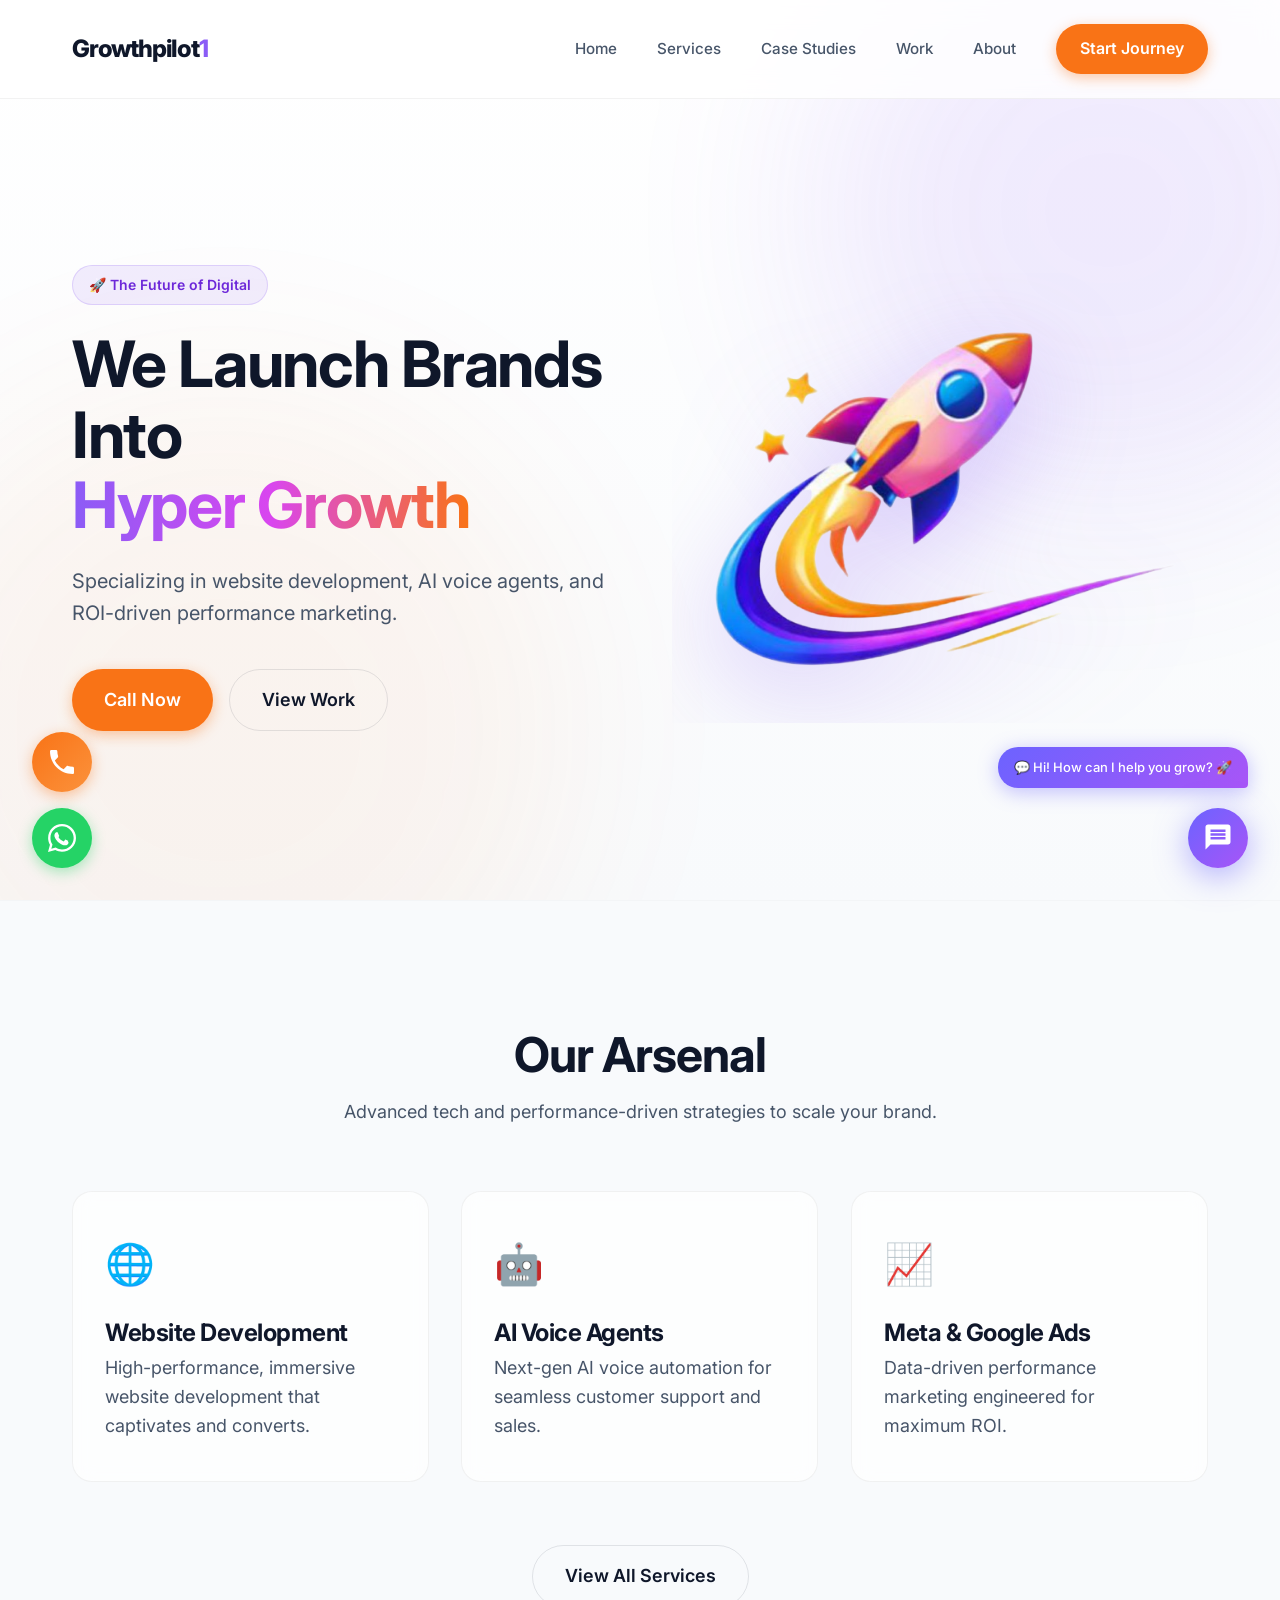
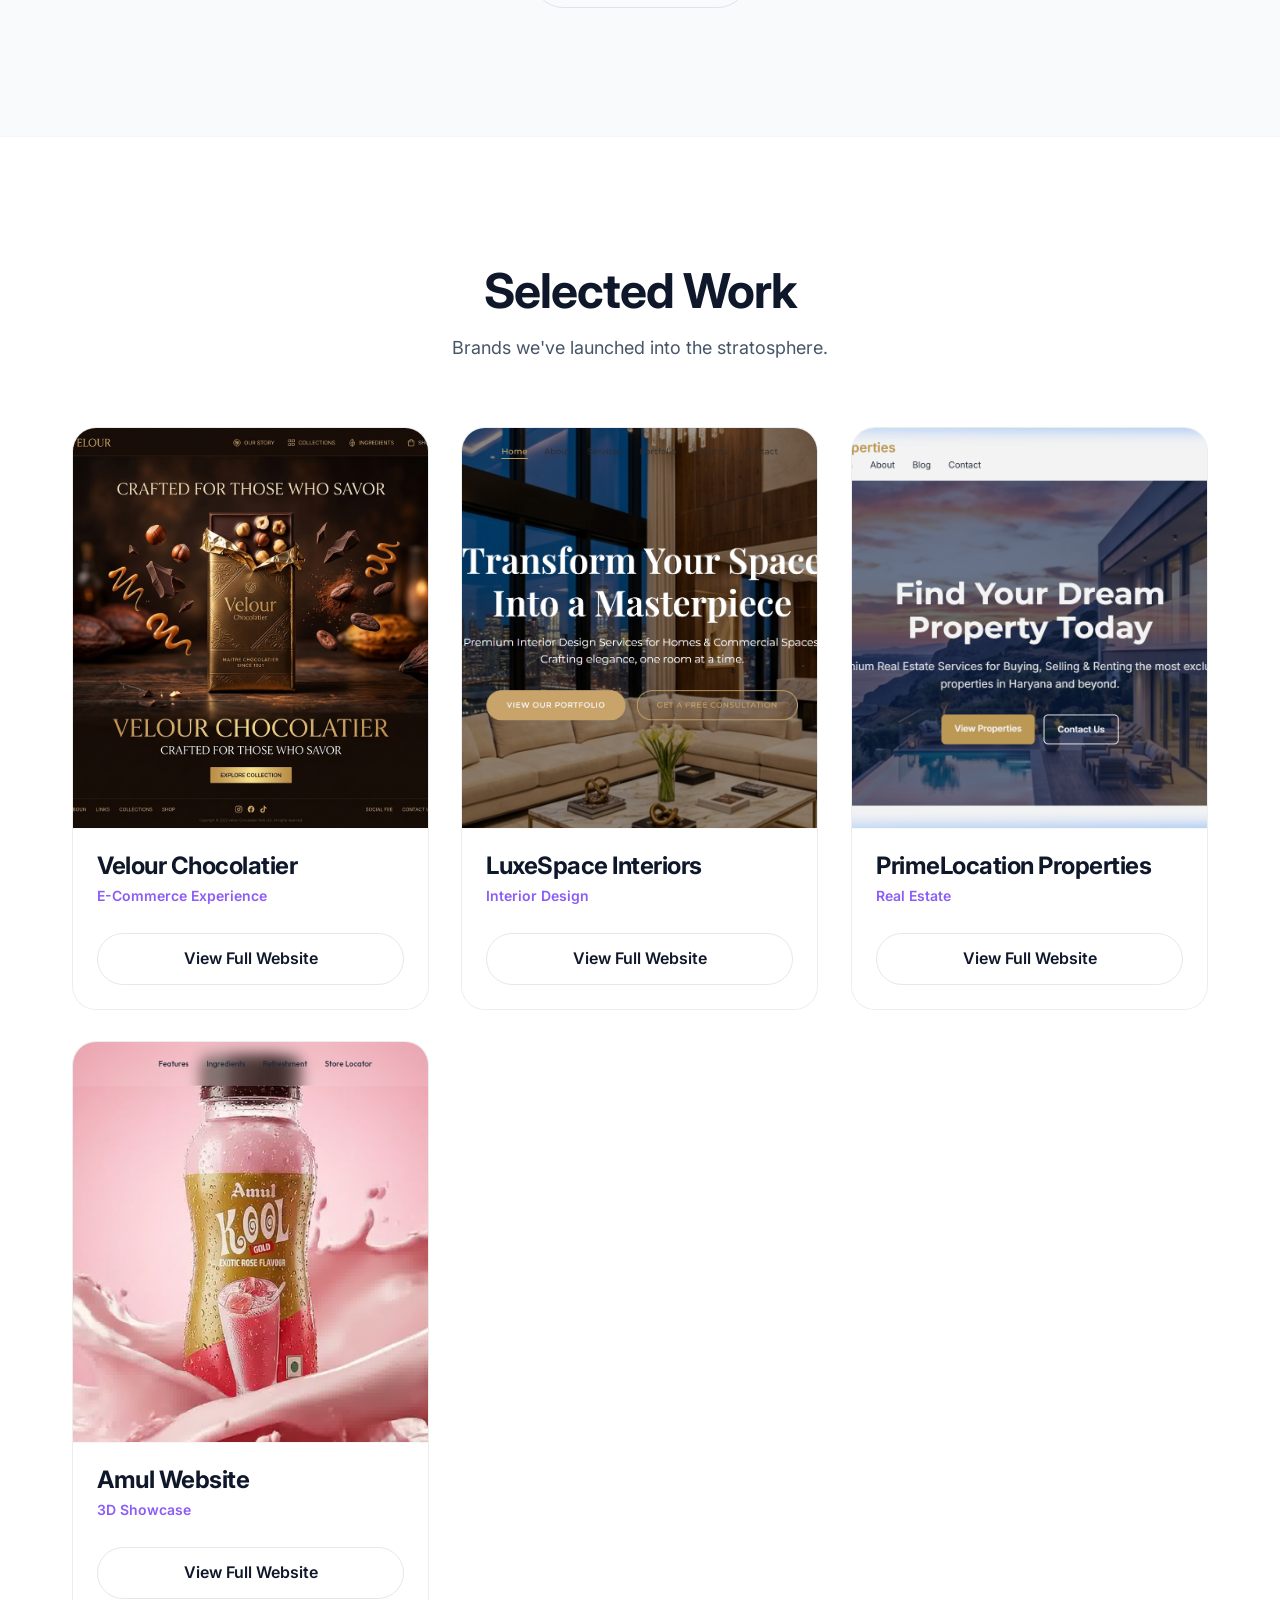
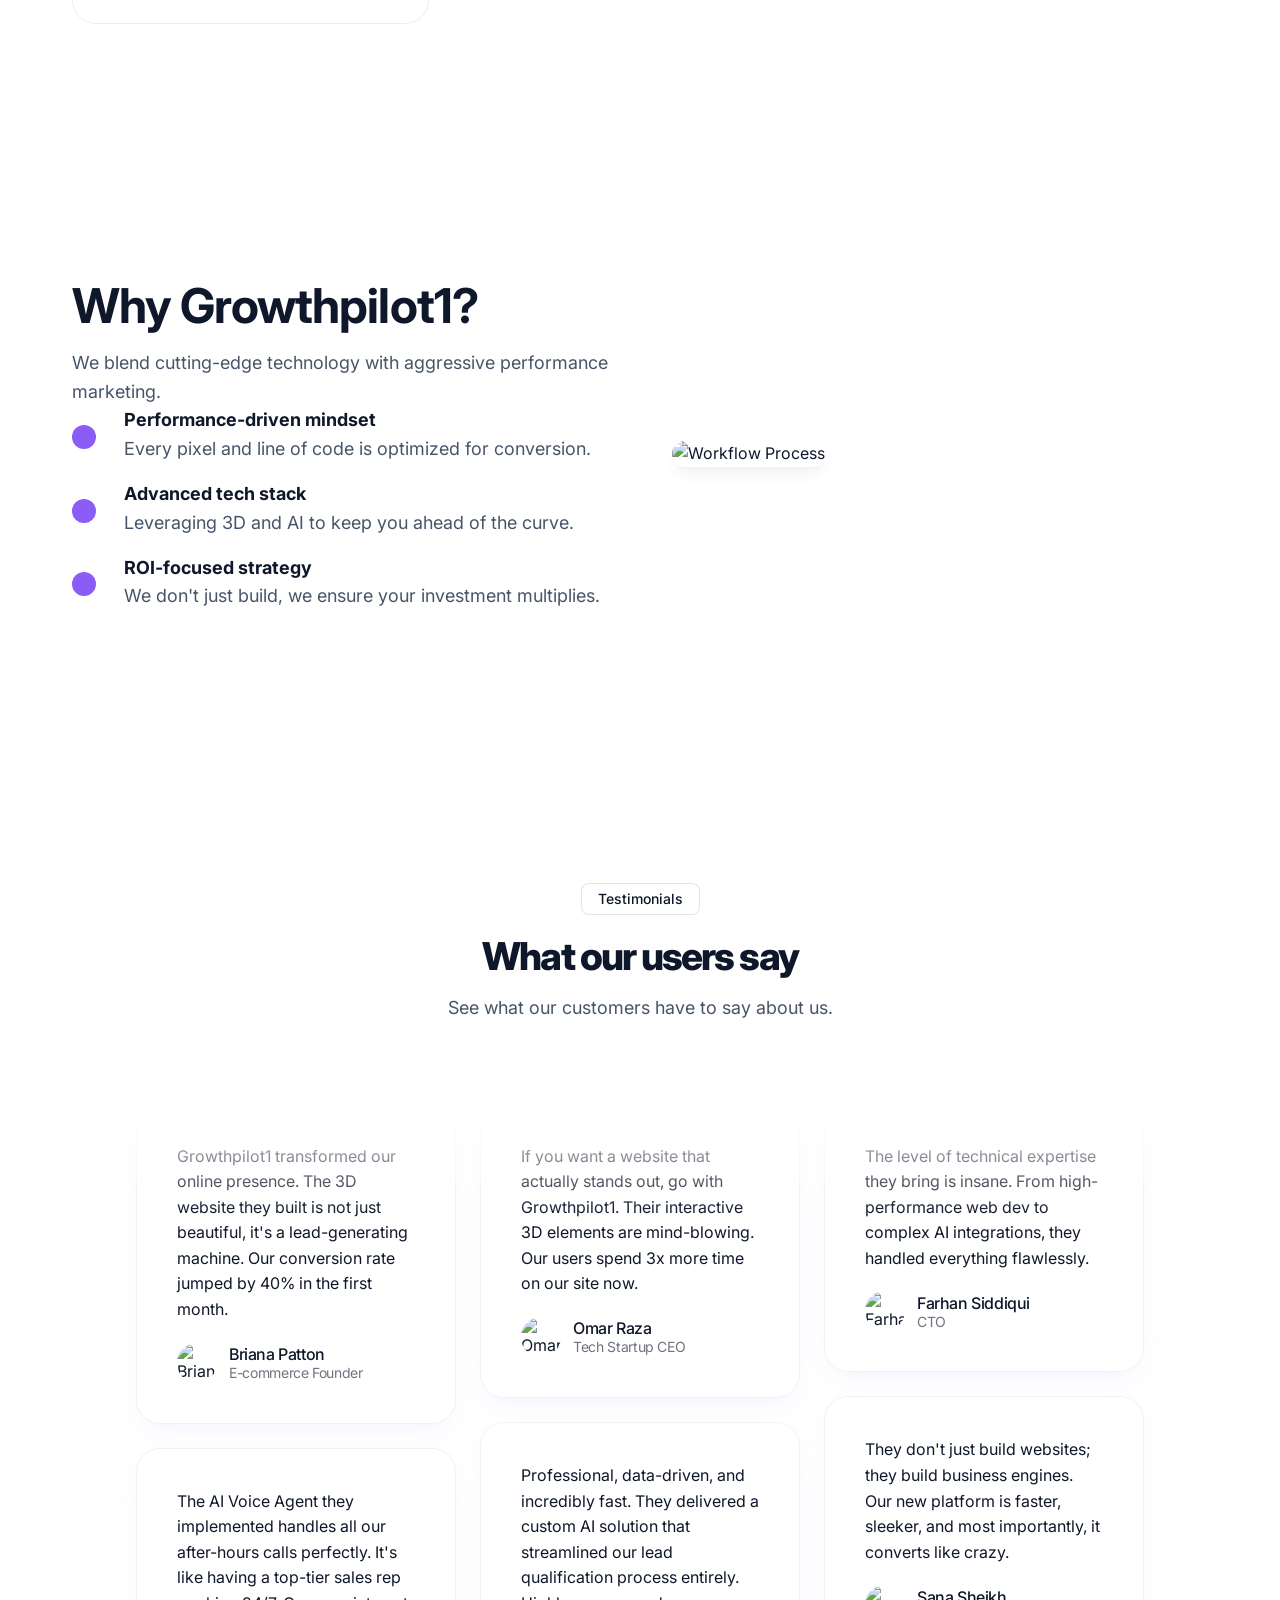
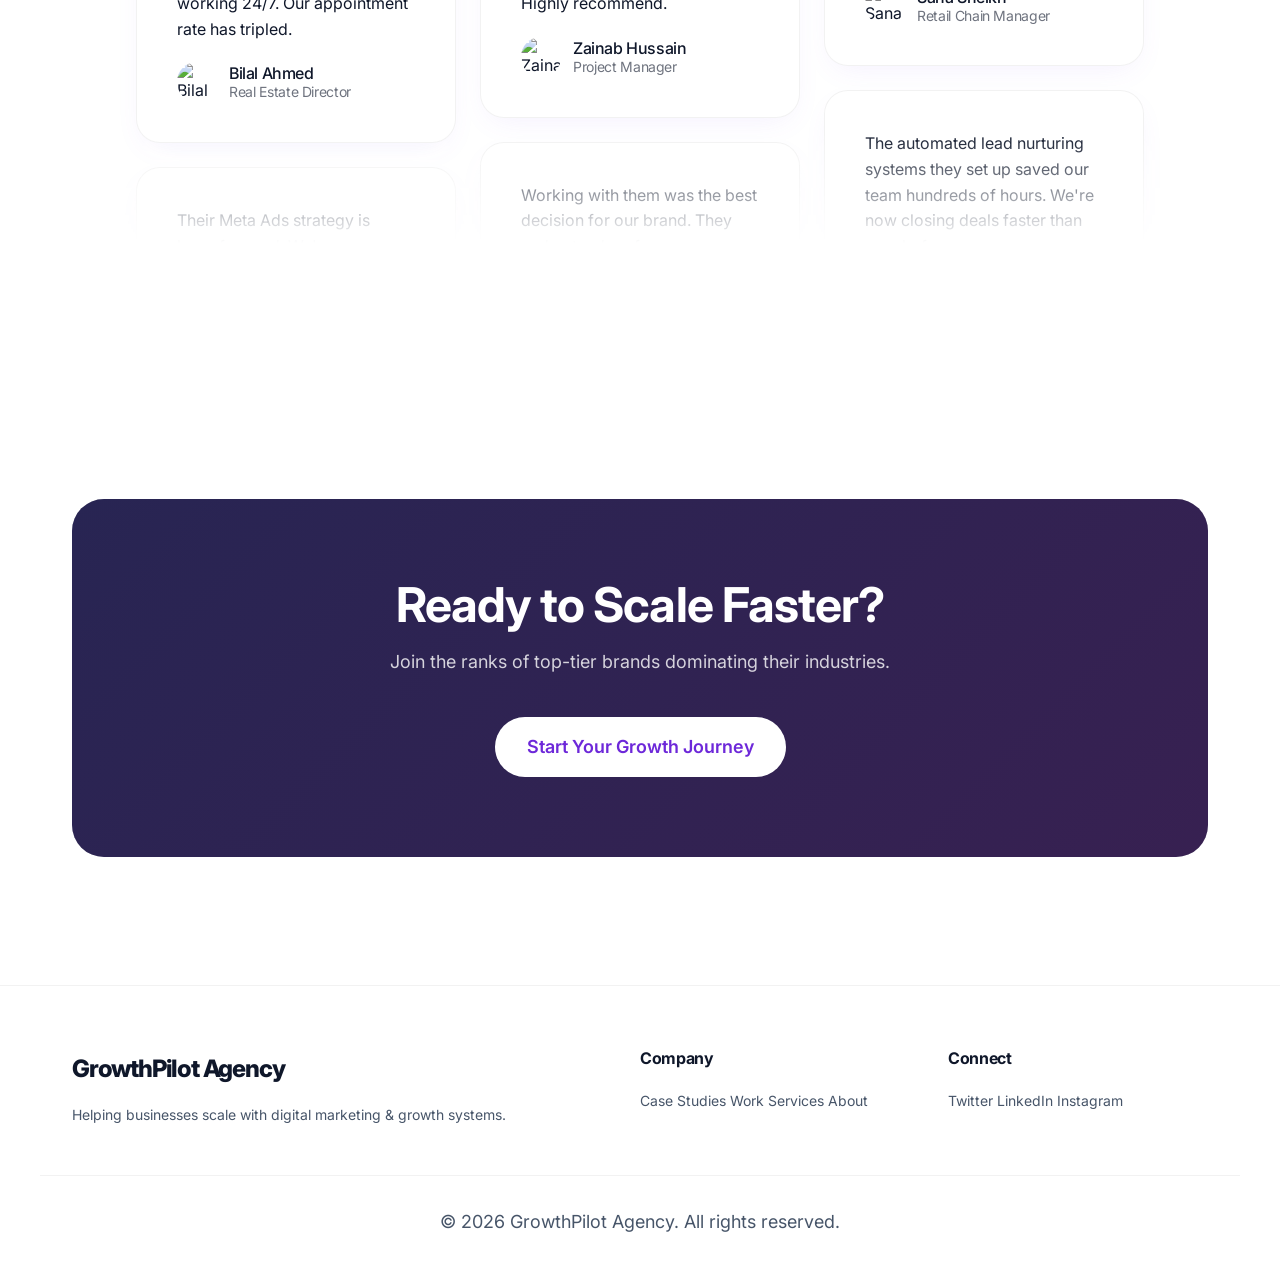
==== index.html @ 8d81c8d4 "Initial commit with image and layout fixes" ====
<!DOCTYPE html>
<html lang="en">

<head>
    <meta charset="UTF-8">
    <meta name="viewport" content="width=device-width, initial-scale=1.0">
    <title>Growthpilot1 | We Launch Brands Into Hyper Growth</title>
    <meta name="description"
        content="Growthpilot1 is a premium digital agency specializing in 3D websites, AI voice agents, and performance marketing.">
    <link rel="preconnect" href="https://fonts.googleapis.com">
    <link rel="preconnect" href="https://fonts.gstatic.com" crossorigin>
    <link href="https://fonts.googleapis.com/css2?family=Inter:wght@300;400;500;600;700;800&display=swap"
        rel="stylesheet">
    <link rel="stylesheet" href="style.css">

    <!-- Meta Pixel Code -->
    <script>
        !function (f, b, e, v, n, t, s) {
            if (f.fbq) return; n = f.fbq = function () {
                n.callMethod ?
                n.callMethod.apply(n, arguments) : n.queue.push(arguments)
            };
            if (!f._fbq) f._fbq = n; n.push = n; n.loaded = !0; n.version = '2.0';
            n.queue = []; t = b.createElement(e); t.async = !0;
            t.src = v; s = b.getElementsByTagName(e)[0];
            s.parentNode.insertBefore(t, s)
        }(window, document, 'script',
            'https://connect.facebook.net/en_US/fbevents.js');
        fbq('init', '1357380942913124');
        fbq('track', 'PageView');
    </script>
    <noscript><img height="1" width="1" style="display:none"
            src="https://www.facebook.com/tr?id=1357380942913124&ev=PageView&noscript=1" /></noscript>
    <!-- End Meta Pixel Code -->
</head>

<body>
    <div class="background-effects">
        <div class="gradient-blob blue-blob"></div>
        <div class="gradient-blob purple-blob"></div>
    </div>

    <nav class="navbar">
        <div class="container nav-container">
            <div class="logo"><a href="index.html"
                    style="text-decoration:none; color:inherit;">Growthpilot<span>1</span></a></div>
            <div class="nav-menu">
                <div class="nav-links">
                    <a href="index.html">Home</a>
                    <a href="services.html">Services</a>
                    <a href="work.html">Case Studies</a>
                    <a href="portfolio/index.html">Work</a>
                    <a href="about.html">About</a>
                </div>
                <a href="https://wa.me/9122257780?text=Lets%20book%20a%20meeting%20for%20my%20business" class="btn btn-primary nav-cta" target="_blank">Start Journey</a>
            </div>
            <div class="mobile-menu-btn">
                <span></span>
                <span></span>
                <span></span>
            </div>
        </div>
    </nav>

    <main>
        <!-- Hero Section -->
        <section id="hero" class="hero-section">
            <div class="container hero-container">
                <div class="hero-content reveal">
                    <div class="hero-badge">🚀 The Future of Digital</div>
                    <h1 class="hero-headline">We Launch Brands Into <br><span class="gradient-text">Hyper Growth</span>
                    </h1>
                    <p class="hero-subheadline">Specializing in website development, AI voice agents, and
                        ROI-driven performance marketing.</p>
                    <div class="hero-actions">
                        <a href="tel:+9122257780" class="btn btn-primary btn-lg">Call Now</a>
                        <a href="portfolio/index.html" class="btn btn-secondary btn-lg">View Work</a>
                    </div>
                </div>
                <div class="hero-visual reveal fade-left">
                    <img src="assets/rocket_logo.png" alt="Growthpilot Rocket Logo" class="rocket-3d">
                </div>
            </div>
        </section>

        <!-- Services Section -->
        <section id="services" class="services-section section-padding">
            <div class="container">
                <div class="section-header reveal">
                    <h2>Our Arsenal</h2>
                    <p>Advanced tech and performance-driven strategies to scale your brand.</p>
                </div>
                <div class="services-grid">
                    <div class="service-card reveal fade-up" style="--delay: 0.1s">
                        <div class="service-icon">🌐</div>
                        <h3>Website Development</h3>
                        <p>High-performance, immersive website development that captivates and converts.</p>
                    </div>
                    <div class="service-card reveal fade-up" style="--delay: 0.3s">
                        <div class="service-icon">🤖</div>
                        <h3>AI Voice Agents</h3>
                        <p>Next-gen AI voice automation for seamless customer support and sales.</p>
                    </div>
                    <div class="service-card reveal fade-up" style="--delay: 0.4s">
                        <div class="service-icon">📈</div>
                        <h3>Meta & Google Ads</h3>
                        <p>Data-driven performance marketing engineered for maximum ROI.</p>
                    </div>
                </div>
                <div class="text-center reveal fade-up" style="margin-top: 4rem; text-align: center; --delay: 0.5s">
                    <a href="services.html" class="btn btn-secondary btn-lg">View All Services</a>
                </div>
            </div>
        </section>

        <!-- Portfolio / Case Studies -->
        <section id="work" class="portfolio-section section-padding">
            <div class="container">
                <div class="section-header reveal">
                    <h2>Selected Work</h2>
                    <p>Brands we've launched into the stratosphere.</p>
                </div>
                <div class="portfolio-grid">
                    <!-- Velour Chocolatier -->
                    <div class="portfolio-item reveal fade-up">
                        <img src="assets/velour_preview.png" alt="Velour Chocolatier" class="portfolio-image">
                        <div class="portfolio-info">
                            <h3>Velour Chocolatier</h3>
                            <span>E-Commerce Experience</span>
                            <div style="margin-top: 1.5rem;">
                                <a href="portfolio/index.html" class="btn btn-secondary" style="width: 100%;">View Full Website</a>
                            </div>
                        </div>
                    </div>

                    <!-- LuxeSpace Interiors -->
                    <div class="portfolio-item reveal fade-up" style="--delay: 0.1s">
                        <img src="assets/luxe_preview.png" alt="LuxeSpace Interiors" class="portfolio-image">
                        <div class="portfolio-info">
                            <h3>LuxeSpace Interiors</h3>
                            <span>Interior Design</span>
                            <div style="margin-top: 1.5rem;">
                                <a href="portfolio/index.html" class="btn btn-secondary" style="width: 100%;">View Full Website</a>
                            </div>
                        </div>
                    </div>

                    <!-- PrimeLocation Properties -->
                    <div class="portfolio-item reveal fade-up" style="--delay: 0.2s">
                        <img src="assets/prime_preview.png" alt="PrimeLocation Properties" class="portfolio-image">
                        <div class="portfolio-info">
                            <h3>PrimeLocation Properties</h3>
                            <span>Real Estate</span>
                            <div style="margin-top: 1.5rem;">
                                <a href="portfolio/index.html" class="btn btn-secondary" style="width: 100%;">View Full Website</a>
                            </div>
                        </div>
                    </div>

                    <!-- Amul Website -->
                    <div class="portfolio-item reveal fade-up" style="--delay: 0.3s">
                        <img src="assets/amul_preview.png" alt="Amul Website" class="portfolio-image">
                        <div class="portfolio-info">
                            <h3>Amul Website</h3>
                            <span>3D Showcase</span>
                            <div style="margin-top: 1.5rem;">
                                <a href="portfolio/index.html" class="btn btn-secondary" style="width: 100%;">View Full Website</a>
                            </div>
                        </div>
                    </div>
                </div>
            </div>
        </section>

        <!-- Why Choose Us -->
        <section id="about" class="why-us-section section-padding">
            <div class="container">
                <div class="why-us-grid">
                    <div class="why-us-content reveal">
                        <h2>Why Growthpilot1?</h2>
                        <p>We blend cutting-edge technology with aggressive performance marketing.</p>
                        <ul class="feature-list">
                            <li>
                                <span class="check-icon">✓</span>
                                <div>
                                    <strong>Performance-driven mindset</strong>
                                    <p>Every pixel and line of code is optimized for conversion.</p>
                                </div>
                            </li>
                            <li>
                                <span class="check-icon">✓</span>
                                <div>
                                    <strong>Advanced tech stack</strong>
                                    <p>Leveraging 3D and AI to keep you ahead of the curve.</p>
                                </div>
                            </li>
                            <li>
                                <span class="check-icon">✓</span>
                                <div>
                                    <strong>ROI-focused strategy</strong>
                                    <p>We don't just build, we ensure your investment multiplies.</p>
                                </div>
                            </li>
                        </ul>
                    </div>
                    <div class="why-us-visual reveal fade-left">
                        <img src="https://images.unsplash.com/photo-1522071820081-009f0129c71c?auto=format&fit=crop&w=800&q=80" alt="Workflow Process"
                            class="abstract-visual">
                    </div>
                </div>
            </div>
        </section>

        <!-- Animated Testimonials -->
        <!-- Animated Testimonials (Scrolling Columns) -->
        <section class="scrolling-testimonials-section section-padding relative-overflow" id="testimonials">
            <div class="container relative z-10">
                <div class="reveal flex-col-center">
                    <div class="section-badge">Testimonials</div>
                    <h2 class="section-title">What our users say</h2>
                    <p class="section-subtitle">See what our customers have to say about us.</p>
                </div>

                <div class="scrolling-testimonials-wrapper">
                    <!-- Column 1 -->
                    <div class="scrolling-column-wrapper">
                        <div class="scrolling-column" id="testimonial-col-1">
                            <!-- Injected by JS -->
                        </div>
                    </div>
                    <!-- Column 2 (Hidden on Mobile) -->
                    <div class="scrolling-column-wrapper hidden-mobile">
                        <div class="scrolling-column reverse-scroll" id="testimonial-col-2">
                            <!-- Injected by JS -->
                        </div>
                    </div>
                    <!-- Column 3 (Hidden on Tablet & Mobile) -->
                    <div class="scrolling-column-wrapper hidden-tablet">
                        <div class="scrolling-column" id="testimonial-col-3">
                            <!-- Injected by JS -->
                        </div>
                    </div>
                </div>
            </div>
        </section>

        <!-- CTA Section -->
        <section id="contact" class="cta-section section-padding">
            <div class="container">
                <div class="cta-box reveal">
                    <h2>Ready to Scale Faster?</h2>
                    <p>Join the ranks of top-tier brands dominating their industries.</p>
                    <a href="https://wa.me/9122257780?text=Lets%20book%20a%20meeting%20for%20my%20business"
                        class="btn btn-primary btn-lg btn-whatsapp-cta" target="_blank"
                        style="background: white; color: var(--color-primary-dark); box-shadow: none;">Start Your Growth
                        Journey</a>
                </div>
            </div>
        </section>
    </main>

    <footer class="site-footer">
        <div class="container footer-container">
            <div class="footer-brand">
                <div class="logo">GrowthPilot Agency</div>
                <p>Helping businesses scale with digital marketing & growth systems.</p>
            </div>
            <div class="footer-links">
                <h4>Company</h4>
                <a href="work.html">Case Studies</a>
                <a href="portfolio/index.html">Work</a>
                <a href="services.html">Services</a>
                <a href="about.html">About</a>
            </div>
            <div class="footer-links">
                <h4>Connect</h4>
                <a href="https://x.com/growthpilott1" target="_blank">Twitter</a>
                <a href="https://www.linkedin.com/in/growthpilot-undefined-70b343405" target="_blank">LinkedIn</a>
                <a href="https://www.instagram.com/growthpilot_agency?igsh=MXViNnBobjlsNHd1MA==" target="_blank"
                    class="instagram-link">Instagram</a>
            </div>
        </div>
        <div class="container footer-bottom">
            <p>&copy; 2026 GrowthPilot Agency. All rights reserved.</p>
        </div>
    </footer>


    <script src="script.js"></script>
    <script src="chatbot.js"></script>

    <!-- Floating Buttons Left (Call & WhatsApp) -->
    <div class="floating-buttons-left">
        <a href="tel:+9122257780" class="float-btn call" title="Call Now">
            <svg viewBox="0 0 24 24"><path d="M6.62 10.79c1.44 2.83 3.76 5.14 6.59 6.59l2.2-2.2c.27-.27.67-.36 1.01-.24 1.12.37 2.33.57 3.58.57.55 0 1 .45 1 1V20c0 .55-.45 1-1 1-9.39 0-17-7.61-17-17 0-.55.45-1 1-1h3.5c.55 0 1 .45 1 1 0 1.25.2 2.46.57 3.58.11.34.03.74-.24 1.01l-2.2 2.2z"/></svg>
        </a>
        <a href="https://wa.me/9122257780?text=Lets%20book%20a%20meeting%20for%20my%20business" class="float-btn whatsapp" target="_blank" aria-label="Chat on WhatsApp">
            <svg viewBox="0 0 448 512"><path d="M380.9 97.1C339 55.1 283.2 32 223.9 32c-122.4 0-222 99.6-222 222 0 39.1 10.2 77.3 29.6 111L0 480l117.7-30.9c32.4 17.7 68.9 27 106.1 27h.1c122.3 0 224.1-99.6 224.1-222 0-59.3-25.2-115-67.1-157zm-157 341.6c-33.2 0-65.7-8.9-94-25.7l-6.7-4-69.8 18.3L72 359.2l-4.4-7c-18.5-29.4-28.2-63.3-28.2-98.2 0-101.7 82.8-184.5 184.6-184.5 49.3 0 95.6 19.2 130.4 54.1 34.8 34.9 56.2 81.2 56.1 130.5 0 101.8-84.9 184.6-186.6 184.6zm101.2-138.2c-5.5-2.8-32.8-16.2-37.9-18-5.1-1.9-8.8-2.8-12.5 2.8-3.7 5.6-14.3 18-17.6 21.8-3.2 3.7-6.5 4.2-12 1.4-32.6-16.3-54-29.1-75.5-66-2.1-3.6 2.1-3.2 7.6-14.1 2.7-5.4 1.4-10.1-.5-12.8-1.8-2.7-12.5-30.3-17.2-41.5-4.5-10.8-9.1-9.3-12.5-9.5-3.2-.2-6.9-.2-10.6-.2-3.7 0-9.7 1.4-14.8 6.9-5.1 5.6-19.4 19-19.4 46.3 0 27.3 19.9 53.7 22.6 57.4 2.8 3.7 39.1 59.7 94.8 83.8 35.2 15.2 49 16.5 66.6 13.9 10.7-1.6 32.8-13.4 37.4-26.4 4.6-13 4.6-24.1 3.2-26.4-1.3-2.5-5-3.9-10.5-6.6z" /></svg>
        </a>
    </div>
</body>

</html>
---- style.css ----
:root {
    /* Color System */
    --color-bg: #ffffff;
    --color-bg-alt: #f8fafc; /* Soft blue/grey tint */
    --color-text-main: #0f172a; /* Deep blue text */
    --color-text-muted: #475569;
    --color-primary: #8b5cf6; /* Vibrant purple */
    --color-primary-dark: #6d28d9;
    --color-accent: #f97316; /* Bright orange */
    --color-accent-hover: #ea580c;
    
    /* Gradients */
    --gradient-purple: linear-gradient(135deg, #8b5cf6 0%, #d946ef 100%);
    --gradient-orange: linear-gradient(135deg, #f97316 0%, #fb923c 100%);
    --gradient-text: linear-gradient(to right, #8b5cf6, #d946ef, #f97316);
    --gradient-bg-subtle: linear-gradient(to bottom right, rgba(139, 92, 246, 0.05), rgba(249, 115, 22, 0.05));
    
    /* Typography */
    --font-sans: 'Inter', -apple-system, BlinkMacSystemFont, "Segoe UI", Roboto, sans-serif;
    
    /* Shadows & Effects */
    --shadow-sm: 0 4px 6px -1px rgba(0, 0, 0, 0.05), 0 2px 4px -1px rgba(0, 0, 0, 0.03);
    --shadow-md: 0 10px 15px -3px rgba(0, 0, 0, 0.05), 0 4px 6px -2px rgba(0, 0, 0, 0.03);
    --shadow-lg: 0 20px 25px -5px rgba(0, 0, 0, 0.05), 0 10px 10px -5px rgba(0, 0, 0, 0.02);
    --shadow-glow: 0 0 20px rgba(139, 92, 246, 0.3);
    --shadow-glow-accent: 0 0 25px rgba(249, 115, 22, 0.4);
    
    /* Transitions */
    --transition-fast: 0.2s cubic-bezier(0.4, 0, 0.2, 1);
    --transition-smooth: 0.4s cubic-bezier(0.16, 1, 0.3, 1); /* Apple-like easing */
}

/* Base Styles */
* {
    margin: 0;
    padding: 0;
    box-sizing: border-box;
}

html {
    scroll-behavior: smooth;
    font-size: 16px;
    overflow-x: hidden;
}

body {
    font-family: var(--font-sans);
    background-color: var(--color-bg);
    color: var(--color-text-main);
    line-height: 1.6;
    overflow-x: hidden;
    position: relative;
    -webkit-font-smoothing: antialiased;
    -moz-osx-font-smoothing: grayscale;
}

/* Typography */
h1, h2, h3, h4 {
    line-height: 1.1;
    font-weight: 700;
    letter-spacing: -0.02em;
    color: var(--color-text-main);
}

h1 { font-size: clamp(2.5rem, 5vw, 4.5rem); }
h2 { font-size: clamp(2rem, 4vw, 3rem); margin-bottom: 1rem; }
h3 { font-size: 1.5rem; margin-bottom: 0.5rem; }
p { color: var(--color-text-muted); font-size: 1.125rem; }

.gradient-text {
    background: var(--gradient-text);
    -webkit-background-clip: text;
    -webkit-text-fill-color: transparent;
    background-clip: text;
}

/* Layout */
.container {
    max-width: 1200px;
    margin: 0 auto;
    padding: 0 2rem;
}

.section-padding {
    padding: 8rem 0;
}

.section-header {
    text-align: center;
    max-width: 700px;
    margin: 0 auto 4rem auto;
}

/* Buttons */
.btn {
    display: inline-flex;
    align-items: center;
    justify-content: center;
    padding: 0.75rem 1.5rem;
    border-radius: 9999px; /* Pill shape */
    font-weight: 600;
    text-decoration: none;
    transition: all var(--transition-fast);
    cursor: pointer;
    border: none;
    font-size: 1rem;
}

.btn-lg {
    padding: 1rem 2rem;
    font-size: 1.125rem;
}

.btn-primary {
    background: var(--color-accent);
    color: white;
    box-shadow: 0 4px 14px 0 rgba(249, 115, 22, 0.39);
}

.btn-primary:hover {
    background: var(--color-accent-hover);
    transform: translateY(-2px);
    box-shadow: 0 6px 20px rgba(249, 115, 22, 0.4);
}

.btn-secondary {
    background: transparent;
    color: var(--color-text-main);
    border: 1px solid rgba(15, 23, 42, 0.1);
}

.btn-secondary:hover {
    background: rgba(15, 23, 42, 0.05);
    transform: translateY(-2px);
}

/* Background Effects (Rocket Trails / Glows) */
.background-effects {
    position: fixed;
    top: 0;
    left: 0;
    width: 100vw;
    height: 100vh;
    z-index: -1;
    overflow: hidden;
    pointer-events: none;
    background: linear-gradient(180deg, #ffffff 0%, var(--color-bg-alt) 100%);
}

.gradient-blob {
    position: absolute;
    filter: blur(100px);
    opacity: 0.4;
    border-radius: 50%;
    animation: float 20s infinite ease-in-out alternate;
}

.blue-blob {
    top: -10%;
    right: -10%;
    width: 600px;
    height: 600px;
    background: rgba(139, 92, 246, 0.3); /* Purple tint */
}

.purple-blob {
    bottom: -20%;
    left: -10%;
    width: 700px;
    height: 700px;
    background: rgba(249, 115, 22, 0.15); /* Orange tint */
    animation-delay: -10s;
}

/* Navbar */
.navbar {
    position: fixed;
    top: 0;
    left: 0;
    width: 100%;
    padding: 1.5rem 0;
    z-index: 100;
    transition: all var(--transition-fast);
    backdrop-filter: blur(12px);
    -webkit-backdrop-filter: blur(12px);
    background: rgba(255, 255, 255, 0.8);
    border-bottom: 1px solid rgba(0,0,0,0.05);
}

.nav-container {
    display: flex;
    justify-content: space-between;
    align-items: center;
}

.logo {
    font-size: 1.5rem;
    font-weight: 800;
    letter-spacing: -0.05em;
    color: var(--color-text-main);
}

.logo span {
    color: var(--color-primary);
}

.nav-menu {
    display: flex;
    align-items: center;
    gap: 2.5rem;
}

.nav-links {
    display: flex;
    gap: 2.5rem;
}

.nav-links a {
    text-decoration: none;
    color: var(--color-text-muted);
    font-weight: 500;
    font-size: 0.95rem;
    transition: color var(--transition-fast);
}

.nav-links a:hover {
    color: var(--color-text-main);
}

.mobile-menu-btn {
    display: none;
}

/* Mobile Menu */
@media (max-width: 768px) {
    .nav-menu {
        position: fixed;
        top: 0;
        right: -100%;
        width: 100%;
        height: 100vh;
        background: rgba(255, 255, 255, 0.98);
        backdrop-filter: blur(20px);
        flex-direction: column;
        justify-content: center;
        transition: right 0.4s cubic-bezier(0.16, 1, 0.3, 1);
        z-index: 99;
        gap: 3rem;
    }
    
    .nav-menu.active {
        right: 0;
    }
    
    .nav-links {
        flex-direction: column;
        align-items: center;
        gap: 2rem;
    }
    
    .nav-links a {
        font-size: 1.5rem;
    }
    
    .mobile-menu-btn {
        display: flex;
        flex-direction: column;
        gap: 6px;
        cursor: pointer;
        z-index: 100;
    }
    
    .mobile-menu-btn span {
        display: block;
        width: 30px;
        height: 2px;
        background-color: var(--color-text-main);
        transition: all 0.3s ease;
        transform-origin: left center;
    }
    
    /* Hamburger to X Animation */
    .mobile-menu-btn.active span:nth-child(1) {
        transform: rotate(45deg);
    }
    .mobile-menu-btn.active span:nth-child(2) {
        opacity: 0;
    }
    .mobile-menu-btn.active span:nth-child(3) {
        transform: rotate(-45deg);
    }
}

/* Hero Section */
.hero-section {
    min-height: 100vh;
    display: flex;
    align-items: center;
    padding-top: 6rem; /* Account for navbar */
    position: relative;
}

.hero-container {
    display: grid;
    grid-template-columns: 1fr;
    gap: 4rem;
    align-items: center;
}

@media (min-width: 992px) {
    .hero-container {
        grid-template-columns: 1fr 1fr;
    }
}

.hero-content {
    max-width: 600px;
}

.hero-badge {
    display: inline-block;
    padding: 0.5rem 1rem;
    background: rgba(139, 92, 246, 0.1);
    color: var(--color-primary-dark);
    border-radius: 9999px;
    font-size: 0.875rem;
    font-weight: 600;
    margin-bottom: 1.5rem;
    border: 1px solid rgba(139, 92, 246, 0.2);
}

.hero-headline {
    margin-bottom: 1.5rem;
}

.hero-subheadline {
    margin-bottom: 2.5rem;
    font-size: 1.25rem;
}

.hero-actions {
    display: flex;
    gap: 1rem;
    flex-wrap: wrap;
}

/* Hero Visual Wrapper */
.hero-visual {
    position: relative;
    height: clamp(300px, 50vh, 500px);
    width: 100%;
    max-width: 100vw;
    display: flex;
    align-items: center;
    justify-content: center;
    overflow: hidden;
}

.rocket-3d {
    width: 90%;
    height: 90%;
    object-fit: contain;
    filter: drop-shadow(0 30px 50px rgba(139, 92, 246, 0.3));
    animation: float-rocket 6s ease-in-out infinite;
    transform-style: preserve-3d;
    perspective: 1000px;
}

@keyframes float-rocket {
    0%, 100% {
        transform: translateY(0) rotate(-2deg) rotateX(5deg) rotateY(-10deg);
    }
    50% {
        transform: translateY(-30px) rotate(2deg) rotateX(10deg) rotateY(-5deg);
    }
}


/* Services */
.services-section {
    background-color: var(--color-bg-alt);
    border-top: 1px solid rgba(0,0,0,0.02);
    border-bottom: 1px solid rgba(0,0,0,0.02);
}

.services-grid {
    display: grid;
    grid-template-columns: repeat(auto-fit, minmax(250px, 1fr));
    gap: 2rem;
}

.service-card {
    background: rgba(255, 255, 255, 0.7);
    backdrop-filter: blur(10px);
    border: 1px solid rgba(0, 0, 0, 0.05);
    border-radius: 20px;
    padding: 2.5rem 2rem;
    transition: all var(--transition-smooth);
    position: relative;
    overflow: hidden;
    z-index: 1;
}

.service-card::before {
    content: '';
    position: absolute;
    top: 0;
    left: 0;
    width: 100%;
    height: 100%;
    background: var(--gradient-purple);
    opacity: 0;
    z-index: -1;
    transition: opacity var(--transition-smooth);
}

.service-card:hover {
    transform: translateY(-8px);
    box-shadow: var(--shadow-lg);
    border-color: rgba(139, 92, 246, 0.2);
}

.service-card:hover::before {
    opacity: 0.03;
}

.service-icon {
    font-size: 2.5rem;
    margin-bottom: 1.5rem;
    display: inline-block;
}

/* Case Study Cards (Work Page) */
.case-study-grid {
    display: flex;
    flex-direction: column;
    gap: 4rem;
}

/* Portfolio Grid (Home Page) */
.portfolio-grid {
    display: grid;
    grid-template-columns: repeat(auto-fit, minmax(280px, 1fr));
    gap: 2rem;
}

.portfolio-item {
    position: relative;
    border-radius: 24px;
    overflow: hidden;
    background: var(--color-bg-alt);
    transition: all var(--transition-smooth);
    border: 1px solid rgba(0,0,0,0.05);
    display: flex;
    flex-direction: column;
}

.portfolio-item:hover {
    transform: translateY(-8px);
    box-shadow: var(--shadow-lg);
    border-color: rgba(139, 92, 246, 0.2);
}

.portfolio-image {
    width: 100%;
    height: 400px;
    object-fit: cover;
    transition: transform var(--transition-smooth);
}

.portfolio-item:hover .portfolio-image {
    transform: scale(1.05);
}

.portfolio-info {
    padding: 1.5rem;
    background: white;
    border-top: 1px solid rgba(0,0,0,0.03);
}

@media (max-width: 768px) {
    .portfolio-image {
        height: 250px; /* Fitting better on mobile */
    }
}

.case-study-card {
    display: grid;
    grid-template-columns: 1fr;
    gap: 2rem;
    align-items: center;
    background: var(--color-bg-alt);
    padding: 2rem;
    border-radius: 32px;
    border: 1px solid rgba(0, 0, 0, 0.05);
    transition: transform var(--transition-smooth);
}

.case-study-card:hover {
    transform: translateY(-5px);
    box-shadow: var(--shadow-lg);
}

.case-study-image {
    width: 100%;
    height: 300px;
    object-fit: cover;
    border-radius: 20px;
}

.case-study-info {
    padding: 0;
}

.case-study-badge {
    font-weight: 600;
    font-size: 0.9rem;
    text-transform: uppercase;
    letter-spacing: 1px;
}

.case-study-title {
    font-size: clamp(1.75rem, 3vw, 2.5rem);
    margin: 1rem 0;
    color: var(--color-text-main);
}

.case-study-description {
    color: var(--color-text-muted);
    margin-bottom: 2rem;
    line-height: 1.6;
}

@media (min-width: 992px) {
    .case-study-card {
        grid-template-columns: 1fr 1fr;
        padding: 4rem;
        gap: 4rem;
    }

    .case-study-card:nth-child(even) .case-study-info {
        order: -1;
    }

    .case-study-image {
        height: 450px;
    }
}


.portfolio-item:hover .placeholder-img {
    transform: scale(1.02);
    box-shadow: var(--shadow-lg);
}

.portfolio-info h3 {
    margin-bottom: 0.25rem;
}

.portfolio-info span {
    color: var(--color-primary);
    font-size: 0.875rem;
    font-weight: 600;
}

.abstract-visual {
    width: 100%;
    height: 400px;
    object-fit: cover;
    border-radius: 24px;
    box-shadow: var(--shadow-md);
}

@media (max-width: 768px) {
    .abstract-visual {
        height: 250px; /* Fitting better on mobile */
    }
}

/* Why Choose Us */
.why-us-grid {
    display: grid;
    grid-template-columns: 1fr;
    gap: 4rem;
    align-items: center;
}

@media (min-width: 992px) {
    .why-us-grid {
        grid-template-columns: 1fr 1fr;
    }
}

.feature-list {
    list-style: none;
    margin-top: 2rem;
}

.feature-list li {
    display: flex;
    gap: 1rem;
    margin-bottom: 1.5rem;
}

.check-icon {
    display: flex;
    align-items: center;
    justify-content: center;
    width: 24px;
    height: 24px;
    background: var(--color-primary);
    color: white;
    border-radius: 50%;
    font-size: 0.75rem;
    flex-shrink: 0;
    margin-top: 0.25rem;
}

/* Animated Testimonials */
.testimonials-section {
    background-color: var(--color-bg-alt);
    position: relative;
    overflow: hidden;
}

.relative-overflow {
    position: relative;
    overflow: hidden;
}

/* Animated Grid Background */
@keyframes animate-grid {
    0% { background-position: 0% 50%; }
    100% { background-position: 100% 50%; }
}

.animated-grid-bg {
    position: absolute;
    top: 50%;
    left: 50%;
    transform: translate(-50%, -50%);
    width: 200%;
    height: 200%;
    background-image: 
        linear-gradient(to right, rgba(139, 92, 246, 0.1) 1px, transparent 1px), 
        linear-gradient(to bottom, rgba(139, 92, 246, 0.1) 1px, transparent 1px);
    background-size: 3rem 3rem;
    animation: animate-grid 40s linear infinite alternate;
    pointer-events: none;
    z-index: 0;
}

.relative.z-10 {
    position: relative;
    z-index: 10;
}

/* Animated Testimonials (Scrolling Columns) */
.scrolling-testimonials-section {
    position: relative;
    overflow: hidden;
    background-color: var(--color-bg);
}

.flex-col-center {
    display: flex;
    flex-direction: column;
    align-items: center;
    text-align: center;
    max-width: 600px;
    margin: 0 auto;
}

.section-badge {
    border: 1px solid rgba(0,0,0,0.1);
    padding: 0.25rem 1rem;
    border-radius: 8px;
    font-weight: 500;
    font-size: 0.875rem;
    margin-bottom: 1.25rem;
    background: white;
}

.section-title {
    font-size: clamp(1.5rem, 3vw, 2.5rem);
    margin-bottom: 1rem;
    font-weight: 800;
    letter-spacing: -0.05em;
}

.section-subtitle {
    color: var(--color-text-muted);
    font-size: 1.125rem;
    margin-bottom: 2.5rem;
}

.scrolling-testimonials-wrapper {
    display: flex;
    justify-content: center;
    gap: 1.5rem;
    margin-top: 2.5rem;
    /* Mask gradient to fade out top and bottom */
    mask-image: linear-gradient(to bottom, transparent, black 15%, black 85%, transparent);
    -webkit-mask-image: linear-gradient(to bottom, transparent, black 15%, black 85%, transparent);
    max-height: 740px;
    overflow: hidden;
    position: relative;
}

.scrolling-column-wrapper {
    display: flex;
    flex-direction: column;
    gap: 1.5rem;
    padding-bottom: 1.5rem;
}

.scrolling-column {
    display: flex;
    flex-direction: column;
    gap: 1.5rem;
    animation: scroll-vertical 20s linear infinite;
}

.scrolling-column:hover {
    animation-play-state: paused;
}

.scrolling-column.reverse-scroll {
    animation-direction: reverse;
    animation-duration: 25s;
}

#testimonial-col-1 { animation-duration: 22s; }
#testimonial-col-3 { animation-duration: 24s; }

@keyframes scroll-vertical {
    from { transform: translateY(0); }
    to { transform: translateY(-50%); }
}

.scrolling-testi-card {
    background: white;
    padding: 2.5rem;
    border-radius: 1.5rem;
    border: 1px solid rgba(0,0,0,0.05);
    box-shadow: 0 10px 30px -10px rgba(139, 92, 246, 0.1);
    max-width: 320px;
    width: 100%;
}

.testi-card-text {
    color: var(--color-text-main);
    line-height: 1.6;
    margin-bottom: 1.25rem;
}

.testi-card-author {
    display: flex;
    align-items: center;
    gap: 0.75rem;
}

.testi-card-author img {
    width: 40px;
    height: 40px;
    border-radius: 50%;
    object-fit: cover;
}

.testi-card-info {
    display: flex;
    flex-direction: column;
}

.testi-card-name {
    font-weight: 500;
    letter-spacing: -0.025em;
    line-height: 1.25;
    color: var(--color-text-main);
}

.testi-card-role {
    font-size: 0.875rem;
    opacity: 0.6;
    letter-spacing: -0.025em;
    line-height: 1.25;
    color: var(--color-text-main);
}

.hidden-tablet { display: none; }
@media (min-width: 1024px) {
    .hidden-tablet { display: flex; }
}
.hidden-mobile { display: none; }
@media (min-width: 768px) {
    .hidden-mobile { display: flex; }
}

/* CTA Section */
.cta-section {
    position: relative;
    overflow: hidden;
}

.cta-box {
    background: var(--color-text-main);
    border-radius: 32px;
    padding: 5rem 2rem;
    text-align: center;
    color: white;
    position: relative;
    overflow: hidden;
}

.cta-box::before {
    content: '';
    position: absolute;
    top: 0;
    left: 0;
    width: 100%;
    height: 100%;
    background: var(--gradient-purple);
    opacity: 0.2;
}

.cta-box h2 {
    color: white;
    position: relative;
    z-index: 1;
}

.cta-box p {
    color: rgba(255,255,255,0.8);
    position: relative;
    z-index: 1;
    margin-bottom: 2.5rem;
}

.cta-box .btn {
    position: relative;
    z-index: 1;
}

/* Footer */
.site-footer {
    background: white;
    padding: 4rem 0 2rem 0;
    border-top: 1px solid rgba(0,0,0,0.05);
}

.footer-container {
    display: grid;
    grid-template-columns: 2fr 1fr 1fr;
    gap: 3rem;
    margin-bottom: 3rem;
}

@media (max-width: 768px) {
    .footer-container {
        grid-template-columns: 1fr;
    }
}

.footer-brand p {
    margin-top: 1rem;
    font-size: 0.875rem;
}

.footer-links h4 {
    margin-bottom: 1.25rem;
    font-size: 1rem;
}

.footer-links a {
    display: inline-block;
    color: var(--color-text-muted);
    text-decoration: none;
    margin-bottom: 0.75rem;
    font-size: 0.875rem;
    position: relative;
    transition: color 0.3s ease, transform 0.3s ease;
}

.footer-links a:hover {
    color: var(--color-primary);
    transform: translateX(4px);
}

.instagram-link::after {
    content: '';
    position: absolute;
    width: 100%;
    transform: scaleX(0);
    height: 2px;
    bottom: -2px;
    left: 0;
    background: var(--gradient-purple);
    transform-origin: bottom right;
    transition: transform 0.3s ease-out;
}

.instagram-link:hover::after {
    transform: scaleX(1);
    transform-origin: bottom left;
}

.footer-bottom {
    text-align: center;
    padding-top: 2rem;
    border-top: 1px solid rgba(0,0,0,0.05);
    font-size: 0.875rem;
}

/* Services Page Specific Styles */
.services-hero {
    min-height: 70vh;
    display: flex;
    align-items: center;
    position: relative;
    text-align: center; /* Default to centered */
}

.services-hero .hero-container {
    display: flex;
    justify-content: center;
}

.services-hero .hero-content {
    max-width: 800px;
    margin: 0 auto;
}



.service-detail-row {
    display: flex;
    flex-direction: column;
    align-items: center;
    text-align: center;
    max-width: 800px;
    margin: 0 auto 6rem auto;
}

.service-detail-content {
    width: 100%;
}

@media (min-width: 992px) {
    .service-detail-row {
        grid-template-columns: 1fr 1fr;
    }
    
    .service-detail-row.reverse .service-detail-content {
        order: 2;
    }
    
    .service-detail-row.reverse .service-detail-visual {
        order: 1;
    }
}

.service-intro {
    font-size: 1.25rem;
    color: var(--color-text-muted);
    margin-bottom: 2rem;
}

.feature-list {
    list-style: none;
    padding: 0;
    margin: 0;
}

.feature-list li {
    display: flex;
    align-items: center;
    margin-bottom: 1rem;
    font-size: 1.125rem;
    color: var(--color-text-main);
    transition: transform 0.3s ease, color 0.3s ease;
    cursor: default;
}

.feature-list li:hover {
    transform: translateX(10px);
    color: var(--color-primary);
}

.feature-list .check-icon {
    color: var(--color-primary);
    font-weight: 700;
    margin-right: 0.75rem;
    font-size: 1.25rem;
    transition: transform 0.3s ease;
}

.feature-list li:hover .check-icon {
    transform: scale(1.2) rotate(10deg);
}

.service-detail-visual {
    height: 400px;
    width: 100%;
}

.visual-placeholder {
    width: 100%;
    height: 100%;
    border-radius: 24px;
    border: 1px solid rgba(0,0,0,0.05);
    box-shadow: var(--shadow-sm);
    transition: transform 0.5s cubic-bezier(0.16, 1, 0.3, 1), box-shadow 0.5s ease;
}

.visual-placeholder:hover {
    transform: scale(1.02) translateY(-10px);
    box-shadow: 0 20px 40px rgba(139, 92, 246, 0.15);
    border-color: rgba(139, 92, 246, 0.2);
}

.process-grid {
    display: grid;
    grid-template-columns: repeat(auto-fit, minmax(240px, 1fr));
    gap: 2rem;
    position: relative;
}

.process-step {
    background: white;
    padding: 2.5rem;
    border-radius: 20px;
    box-shadow: var(--shadow-sm);
    border: 1px solid rgba(0,0,0,0.03);
    position: relative;
    z-index: 1;
    transition: all 0.4s cubic-bezier(0.16, 1, 0.3, 1);
}

.process-step:hover {
    transform: translateY(-10px) scale(1.02);
    box-shadow: 0 20px 40px rgba(139, 92, 246, 0.1);
    border-color: rgba(139, 92, 246, 0.2);
}

.step-number {
    font-size: 3rem;
    font-weight: 800;
    color: rgba(139, 92, 246, 0.1);
    margin-bottom: 1rem;
    line-height: 1;
    transition: all 0.4s ease;
}

.process-step:hover .step-number {
    color: rgba(139, 92, 246, 0.2);
    transform: scale(1.1) translateX(5px);
    text-shadow: 0 0 20px rgba(139, 92, 246, 0.2);
}

.why-grid {
    display: grid;
    grid-template-columns: repeat(auto-fit, minmax(280px, 1fr));
    gap: 3rem;
}

.why-card {
    padding: 2rem;
    border-left: 2px solid rgba(139, 92, 246, 0.2);
    border-radius: 16px;
    background: transparent;
    transition: all 0.4s cubic-bezier(0.16, 1, 0.3, 1);
}

.why-card:hover {
    border-left-color: var(--color-primary);
    background: white;
    box-shadow: var(--shadow-md);
    transform: translateX(10px);
}

/* About Page Specific Styles */
.about-hero {
    min-height: 40vh;
    display: flex;
    align-items: center;
    justify-content: center;
}

.founder-grid {
    display: grid;
    grid-template-columns: 1fr;
    gap: 4rem;
    align-items: center;
    margin-top: 3rem;
}

@media (min-width: 992px) {
    .founder-grid {
        grid-template-columns: 1fr 1fr;
    }
}

.founder-photo-wrapper {
    position: relative;
    border-radius: 32px;
    padding: 12px;
    background: linear-gradient(135deg, rgba(139, 92, 246, 0.2), rgba(249, 115, 22, 0.2));
    width: 100%;
    max-width: 500px;
    margin: 0 auto;
    aspect-ratio: 4/3;
    box-shadow: 0 20px 40px rgba(139, 92, 246, 0.15);
}

.founder-photo {
    width: 100%;
    height: 100%;
    object-fit: cover;
    border-radius: 24px;
    border: 4px solid white;
    filter: brightness(1.05);
}

.vision-mission-grid {
    display: grid;
    grid-template-columns: 1fr;
    gap: 3rem;
    margin-top: 2rem;
}

@media (min-width: 768px) {
    .vision-mission-grid {
        grid-template-columns: 1fr 1fr;
    }
}

.vm-card {
    background: white;
    padding: 3rem;
    border-radius: 24px;
    border: 1px solid rgba(0,0,0,0.05);
    box-shadow: var(--shadow-sm);
    text-align: center;
    transition: all 0.4s cubic-bezier(0.16, 1, 0.3, 1);
}

.vm-card:hover {
    transform: translateY(-10px);
    box-shadow: var(--shadow-md);
    border-color: rgba(139, 92, 246, 0.2);
}

.vm-icon {
    font-size: 3rem;
    margin-bottom: 1.5rem;
}

.vm-card h2 {
    margin-bottom: 1rem;
    font-size: 2rem;
}

.vm-card p {
    font-size: 1.125rem;
    color: var(--color-text-muted);
    line-height: 1.8;
}

/* Animations */
@keyframes gradient-shift {
    0% { background-position: 0% 50%; }
    50% { background-position: 100% 50%; }
    100% { background-position: 0% 50%; }
}

@keyframes pulse-soft {
    0% { opacity: 0.8; transform: scale(1); box-shadow: var(--shadow-sm); }
    50% { opacity: 1; transform: scale(1.02); box-shadow: 0 10px 30px rgba(139, 92, 246, 0.2); }
    100% { opacity: 0.8; transform: scale(1); box-shadow: var(--shadow-sm); }
}

@keyframes float {
    0% { transform: translate(0, 0); }
    100% { transform: translate(30px, 30px); }
}

@keyframes float-soft {
    0% { transform: translateY(0px); }
    50% { transform: translateY(-15px); }
    100% { transform: translateY(0px); }
}

/* Reveal Classes (handled by JS) */
.reveal {
    opacity: 0;
    visibility: hidden;
    transition: all 0.8s cubic-bezier(0.16, 1, 0.3, 1);
    will-change: opacity, transform;
}

.reveal.active {
    opacity: 1;
    visibility: visible;
    transform: none;
}

.fade-up {
    transform: translateY(30px);
}

.fade-left {
    transform: translateX(30px);
}

.fade-right {
    transform: translateX(-30px);
}

/* Floating Buttons Left (Call & WhatsApp) */
.floating-buttons-left {
    position: fixed;
    bottom: 2rem;
    left: 2rem;
    display: flex;
    flex-direction: column;
    gap: 1rem;
    z-index: 2000;
}

.float-btn {
    width: 60px;
    height: 60px;
    border-radius: 50%;
    display: flex;
    justify-content: center;
    align-items: center;
    color: white;
    box-shadow: 0 4px 14px 0 rgba(0, 0, 0, 0.2);
    transition: transform 0.3s cubic-bezier(0.16, 1, 0.3, 1), box-shadow 0.3s ease;
    cursor: pointer;
    text-decoration: none;
}

.float-btn:hover {
    transform: scale(1.1) translateY(-5px);
}

.float-btn.whatsapp {
    background-color: #25d366;
    box-shadow: 0 4px 14px 0 rgba(37, 211, 102, 0.4);
}

.float-btn.whatsapp:hover {
    box-shadow: 0 10px 25px rgba(37, 211, 102, 0.6);
}

.float-btn.call {
    background: var(--gradient-orange);
    box-shadow: 0 4px 14px 0 rgba(249, 115, 22, 0.4);
}

.float-btn.call:hover {
    box-shadow: 0 10px 25px rgba(249, 115, 22, 0.6);
}

.float-btn svg {
    width: 32px;
    height: 32px;
    fill: white;
}

@media (max-width: 768px) {
    .floating-buttons-left {
        bottom: 1.5rem;
        left: 1.5rem;
        gap: 0.75rem;
    }
    .float-btn {
        width: 50px;
        height: 50px;
    }
    .float-btn svg {
        width: 26px;
        height: 26px;
    }
}

/* Main CTA Button Hover Polish */
.btn-whatsapp-cta {
    transition: all 0.3s cubic-bezier(0.16, 1, 0.3, 1);
}

.btn-whatsapp-cta:hover {
    transform: scale(1.05) translateY(-2px);
    box-shadow: 0 15px 35px rgba(255, 255, 255, 0.3) !important;
    color: var(--color-primary) !important;
}
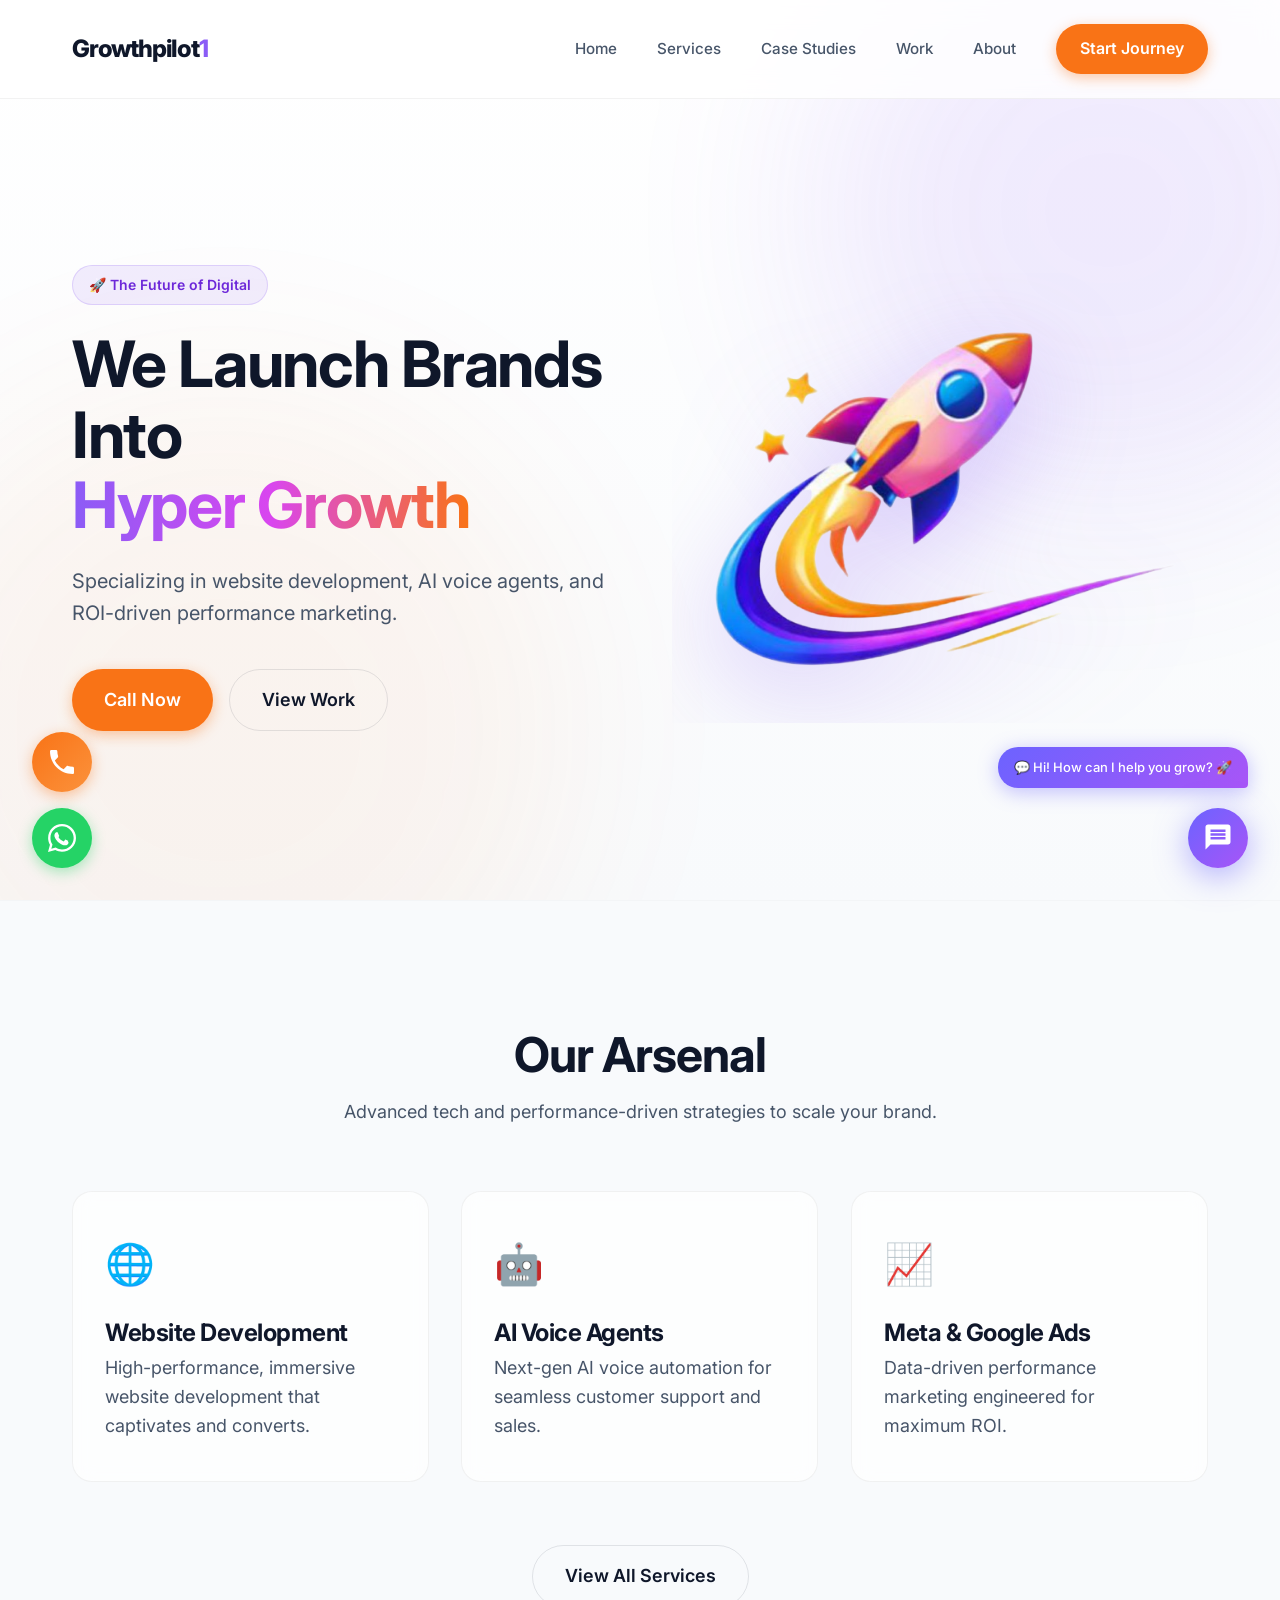
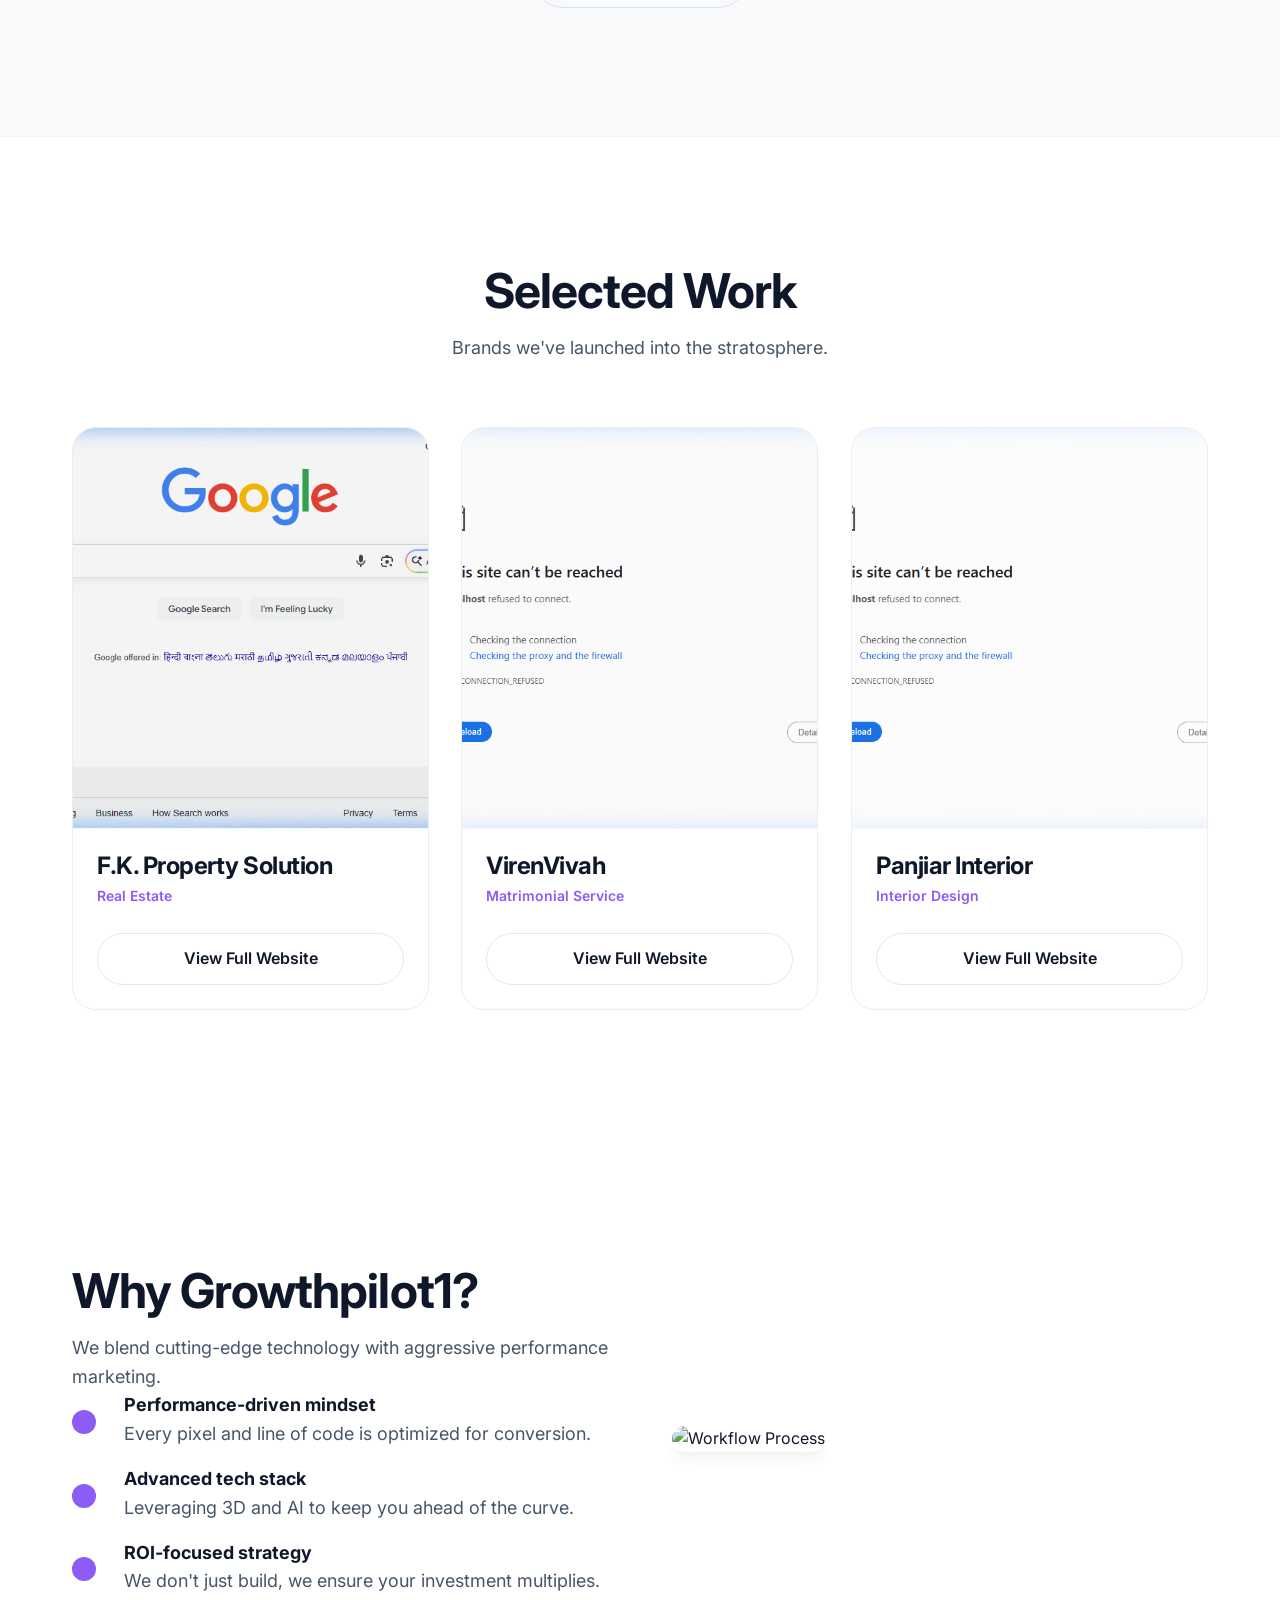
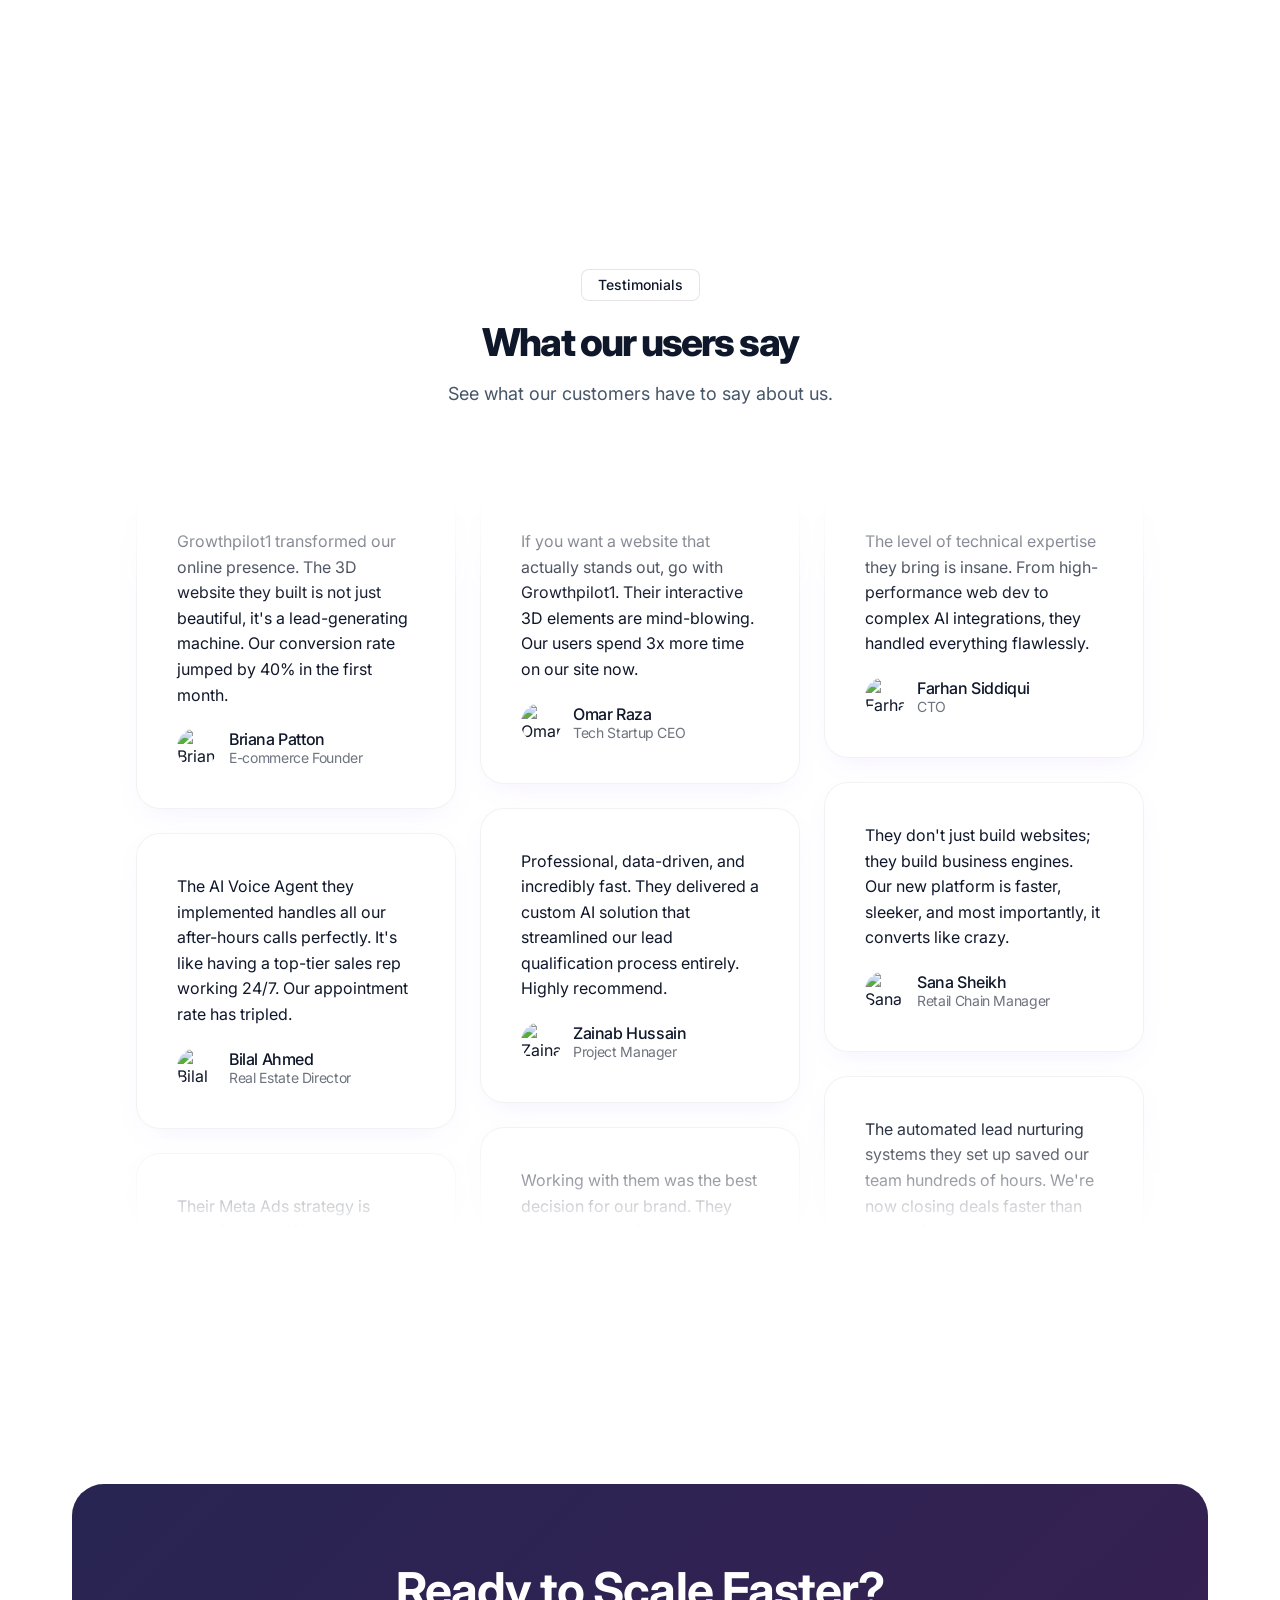
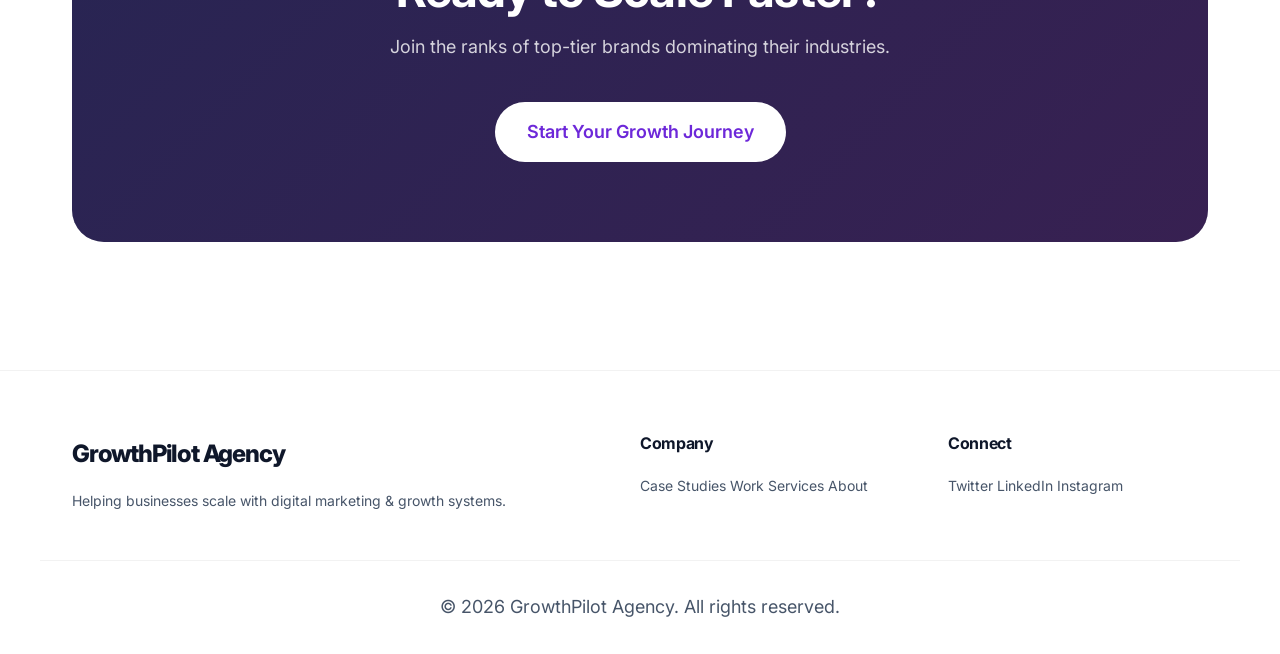
==== commit ef1feb19: "Added 4 new portfolio websites and updated home page selection" ====
--- a/index.html
+++ b/index.html
@@ -121,35 +121,11 @@
                     <p>Brands we've launched into the stratosphere.</p>
                 </div>
                 <div class="portfolio-grid">
-                    <!-- Velour Chocolatier -->
+                    <!-- F.K. Property Solution -->
                     <div class="portfolio-item reveal fade-up">
-                        <img src="assets/velour_preview.png" alt="Velour Chocolatier" class="portfolio-image">
+                        <img src="assets/fk_property.png" alt="F.K. Property Solution" class="portfolio-image">
                         <div class="portfolio-info">
-                            <h3>Velour Chocolatier</h3>
-                            <span>E-Commerce Experience</span>
-                            <div style="margin-top: 1.5rem;">
-                                <a href="portfolio/index.html" class="btn btn-secondary" style="width: 100%;">View Full Website</a>
-                            </div>
-                        </div>
-                    </div>
-
-                    <!-- LuxeSpace Interiors -->
-                    <div class="portfolio-item reveal fade-up" style="--delay: 0.1s">
-                        <img src="assets/luxe_preview.png" alt="LuxeSpace Interiors" class="portfolio-image">
-                        <div class="portfolio-info">
-                            <h3>LuxeSpace Interiors</h3>
-                            <span>Interior Design</span>
-                            <div style="margin-top: 1.5rem;">
-                                <a href="portfolio/index.html" class="btn btn-secondary" style="width: 100%;">View Full Website</a>
-                            </div>
-                        </div>
-                    </div>
-
-                    <!-- PrimeLocation Properties -->
-                    <div class="portfolio-item reveal fade-up" style="--delay: 0.2s">
-                        <img src="assets/prime_preview.png" alt="PrimeLocation Properties" class="portfolio-image">
-                        <div class="portfolio-info">
-                            <h3>PrimeLocation Properties</h3>
+                            <h3>F.K. Property Solution</h3>
                             <span>Real Estate</span>
                             <div style="margin-top: 1.5rem;">
                                 <a href="portfolio/index.html" class="btn btn-secondary" style="width: 100%;">View Full Website</a>
@@ -157,12 +133,24 @@
                         </div>
                     </div>
 
-                    <!-- Amul Website -->
-                    <div class="portfolio-item reveal fade-up" style="--delay: 0.3s">
-                        <img src="assets/amul_preview.png" alt="Amul Website" class="portfolio-image">
+                    <!-- VirenVivah -->
+                    <div class="portfolio-item reveal fade-up" style="--delay: 0.1s">
+                        <img src="assets/viren_vivah.png" alt="VirenVivah" class="portfolio-image">
                         <div class="portfolio-info">
-                            <h3>Amul Website</h3>
-                            <span>3D Showcase</span>
+                            <h3>VirenVivah</h3>
+                            <span>Matrimonial Service</span>
+                            <div style="margin-top: 1.5rem;">
+                                <a href="portfolio/index.html" class="btn btn-secondary" style="width: 100%;">View Full Website</a>
+                            </div>
+                        </div>
+                    </div>
+
+                    <!-- Panjiar Interior -->
+                    <div class="portfolio-item reveal fade-up" style="--delay: 0.2s">
+                        <img src="assets/panjiar_solutions.png" alt="Panjiar Interior" class="portfolio-image">
+                        <div class="portfolio-info">
+                            <h3>Panjiar Interior</h3>
+                            <span>Interior Design</span>
                             <div style="margin-top: 1.5rem;">
                                 <a href="portfolio/index.html" class="btn btn-secondary" style="width: 100%;">View Full Website</a>
                             </div>
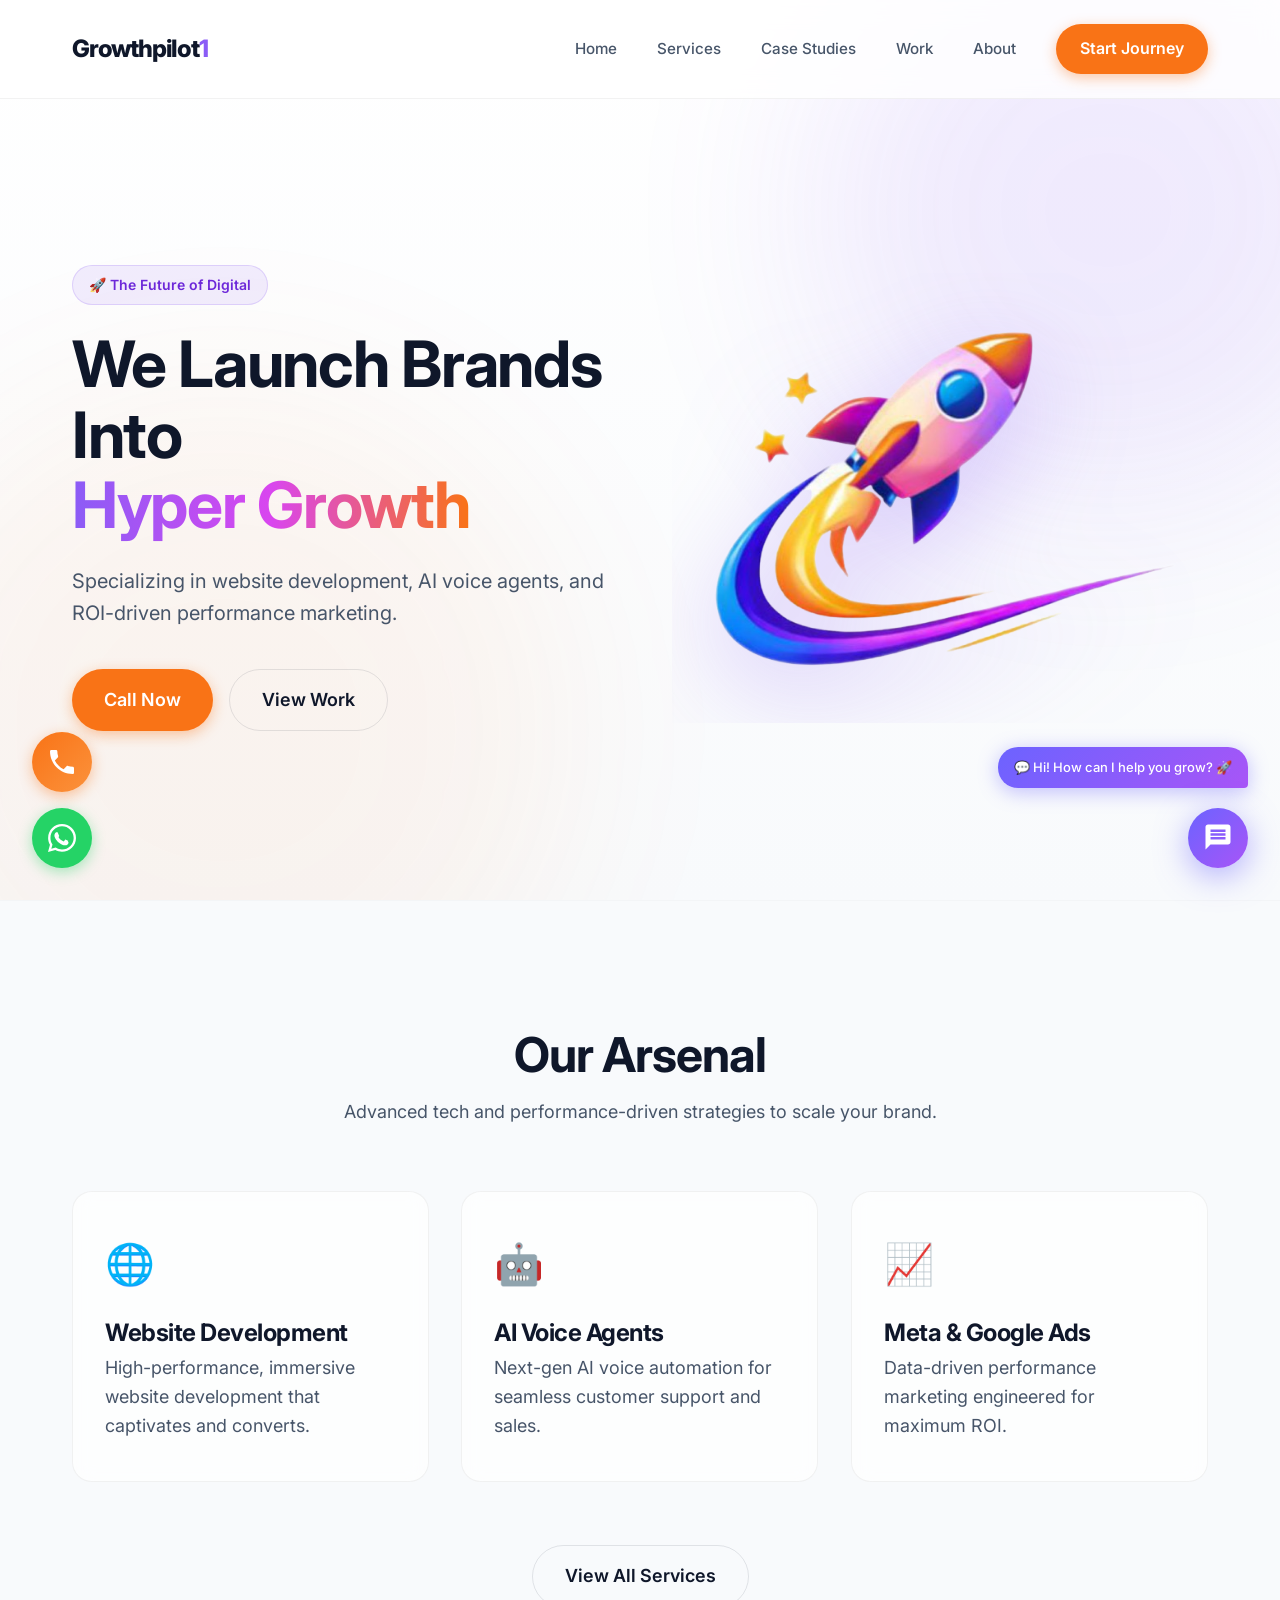
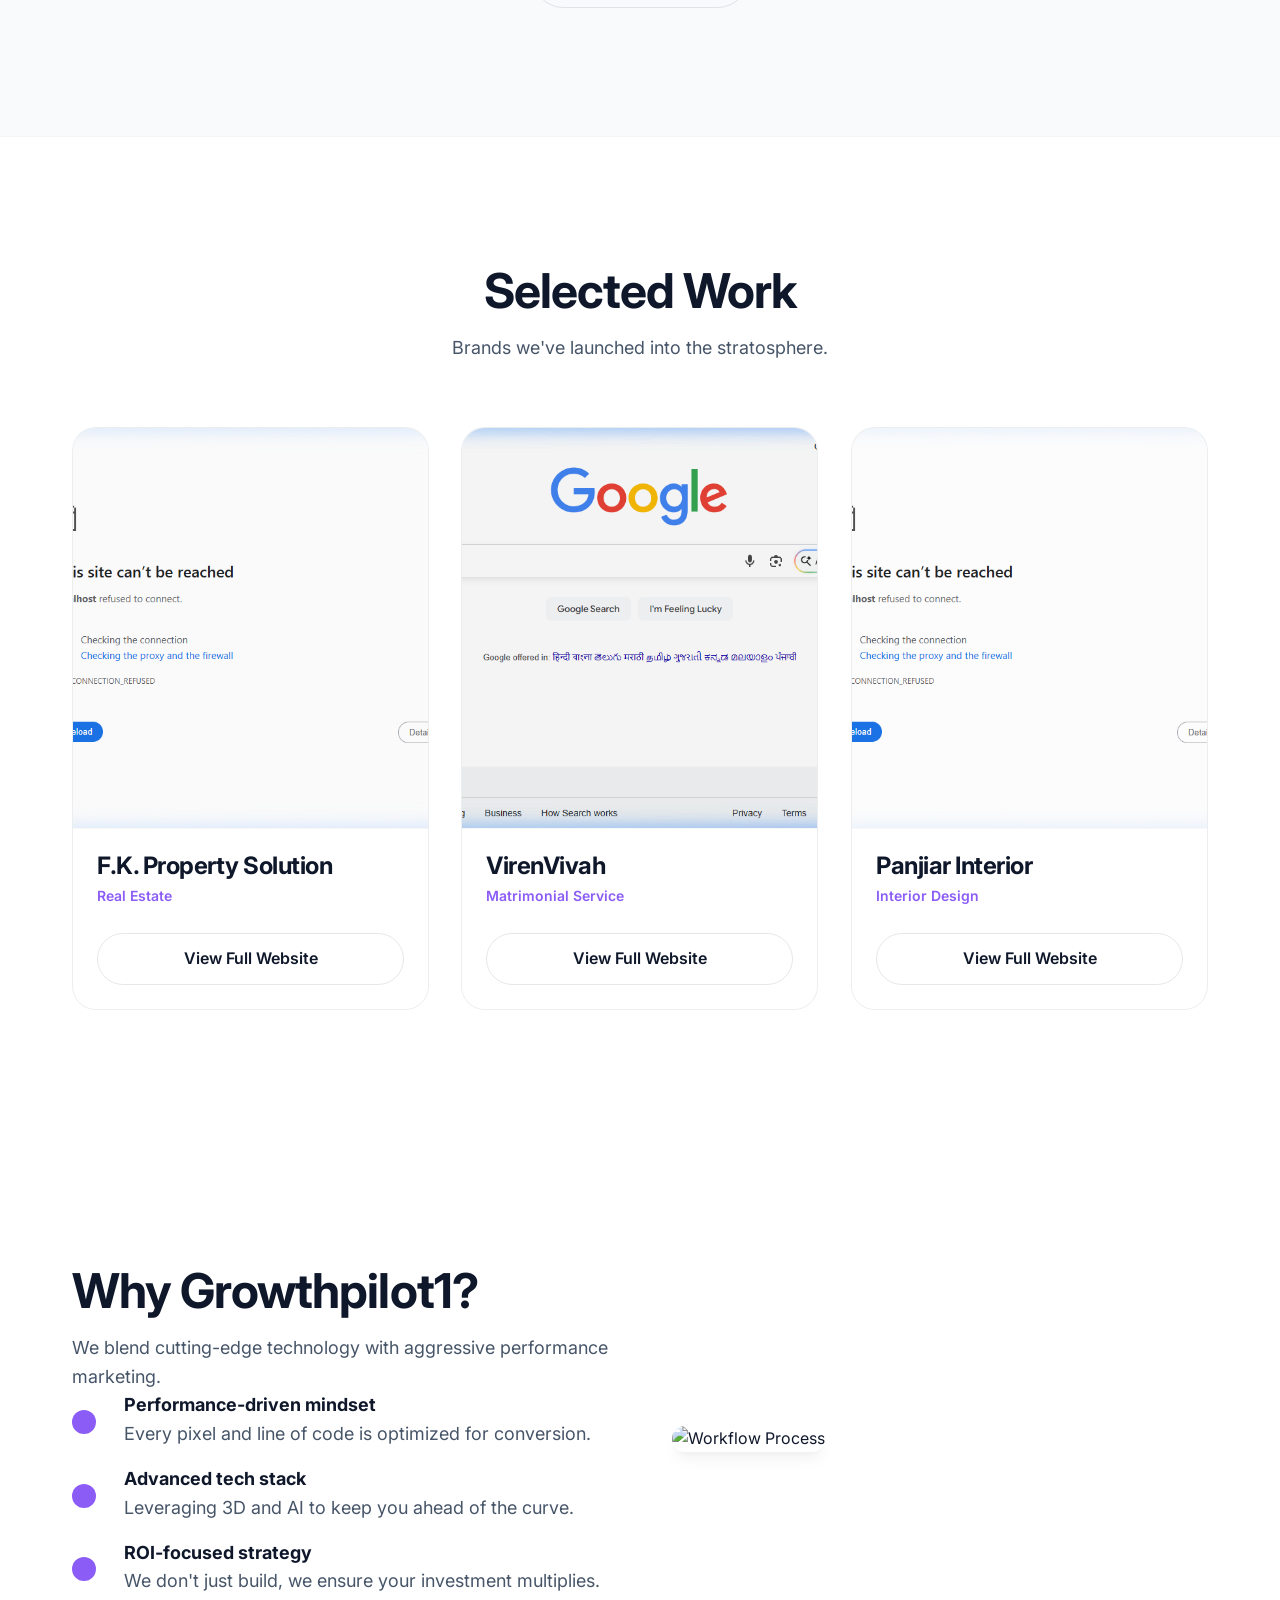
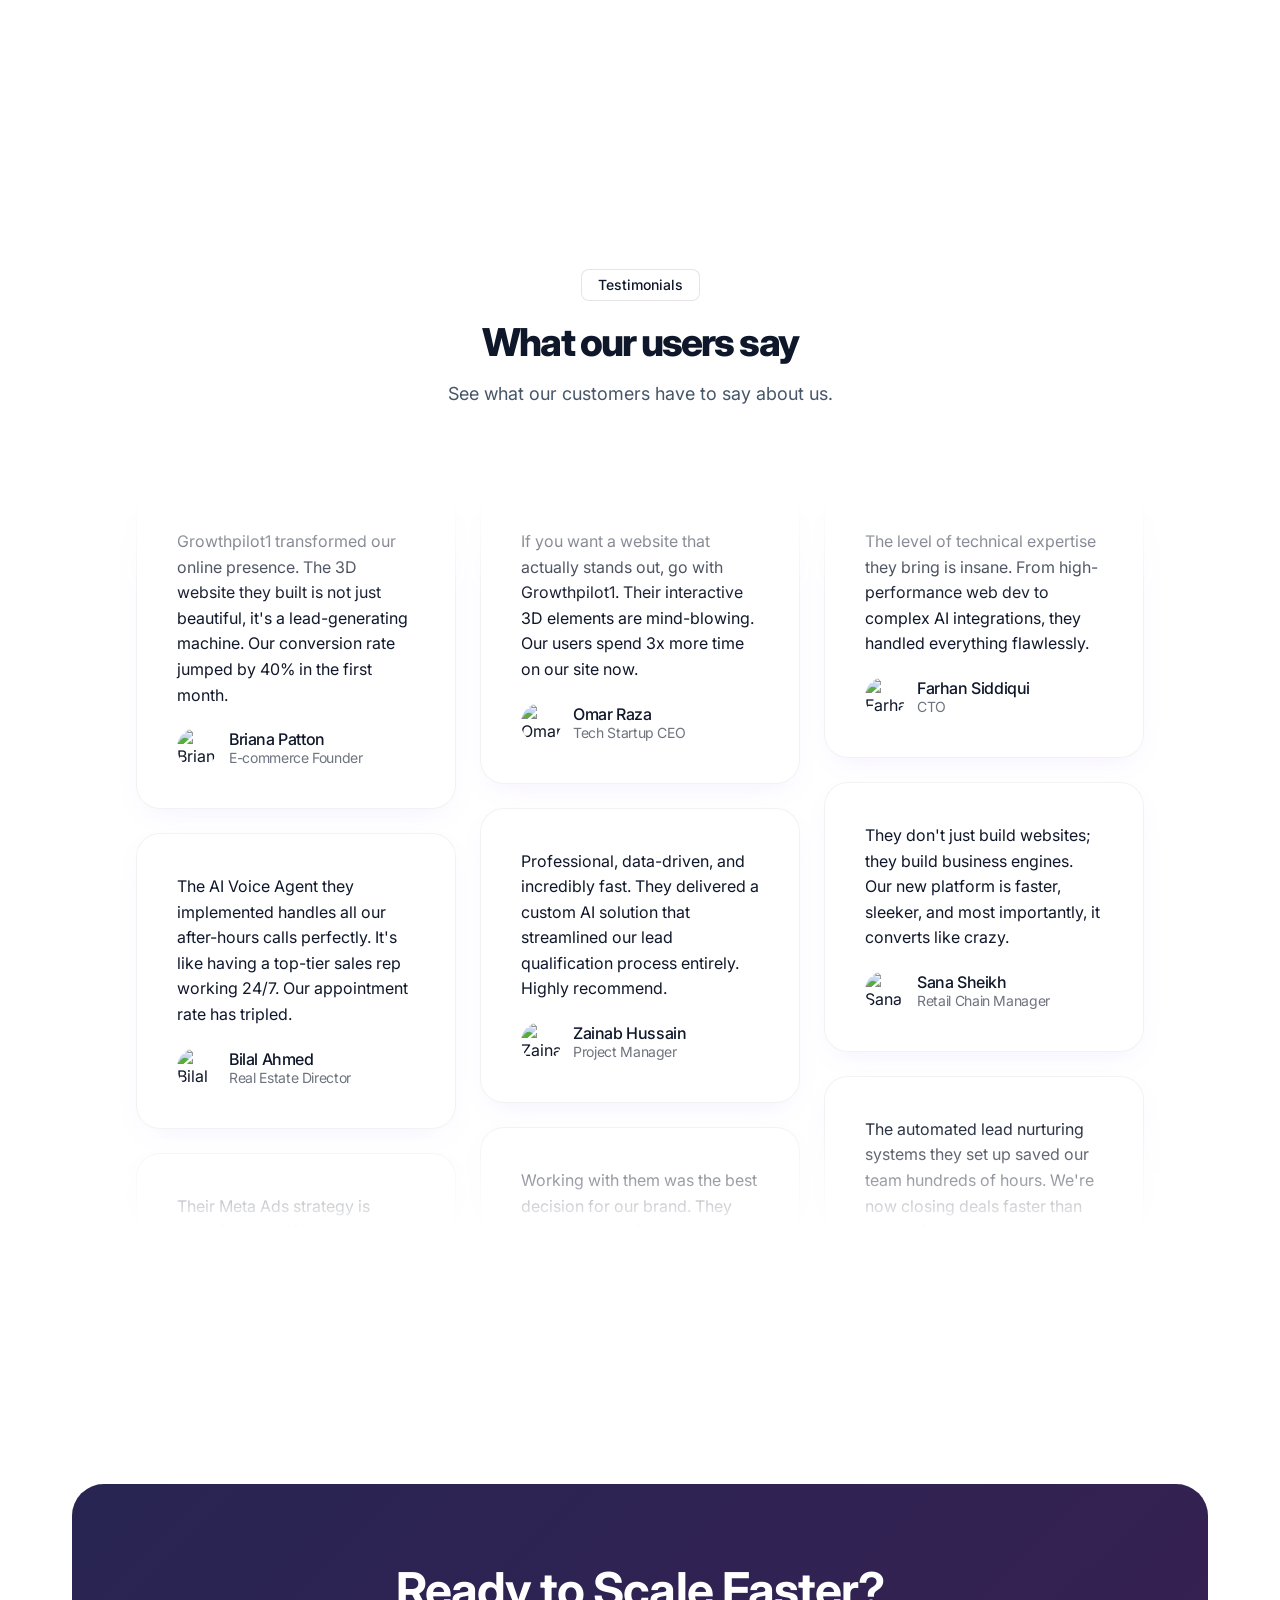
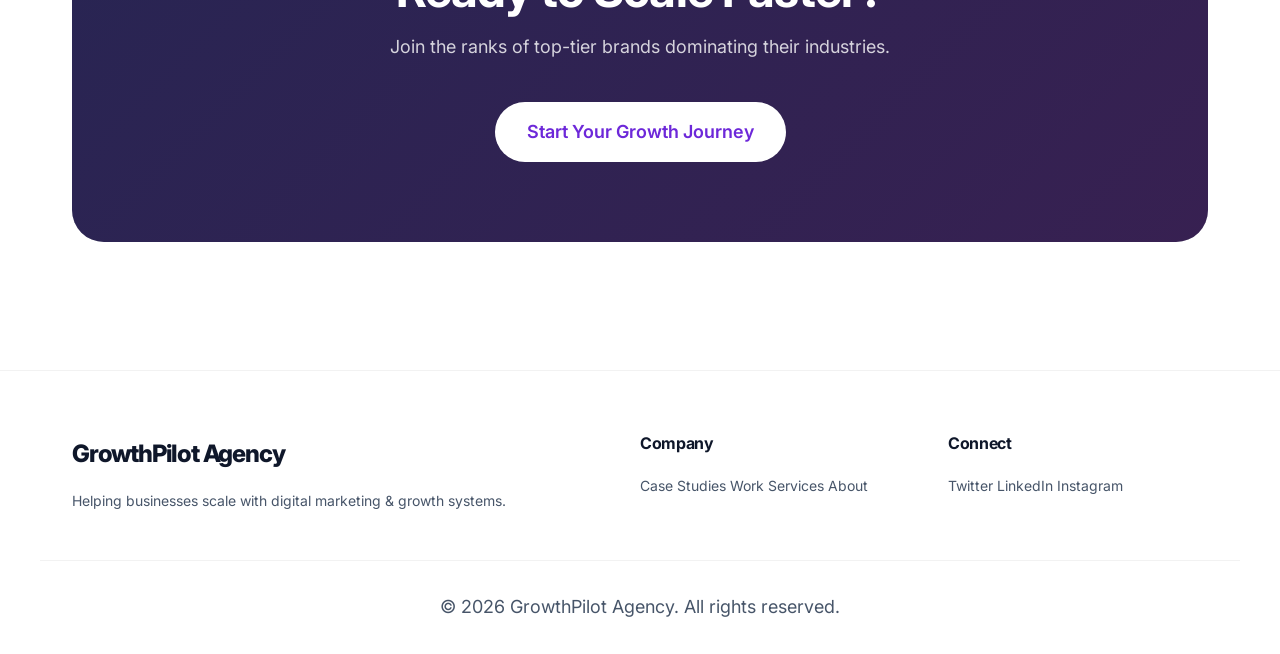
==== commit fbc2cc10: "Busting cache for new portfolio images to fix loading issues" ====
--- a/index.html
+++ b/index.html
@@ -123,7 +123,7 @@
                 <div class="portfolio-grid">
                     <!-- F.K. Property Solution -->
                     <div class="portfolio-item reveal fade-up">
-                        <img src="assets/fk_property.png" alt="F.K. Property Solution" class="portfolio-image">
+                        <img src="assets/fk_property.png?v=3" alt="F.K. Property Solution" class="portfolio-image">
                         <div class="portfolio-info">
                             <h3>F.K. Property Solution</h3>
                             <span>Real Estate</span>
@@ -135,7 +135,7 @@
 
                     <!-- VirenVivah -->
                     <div class="portfolio-item reveal fade-up" style="--delay: 0.1s">
-                        <img src="assets/viren_vivah.png" alt="VirenVivah" class="portfolio-image">
+                        <img src="assets/viren_vivah.png?v=3" alt="VirenVivah" class="portfolio-image">
                         <div class="portfolio-info">
                             <h3>VirenVivah</h3>
                             <span>Matrimonial Service</span>
@@ -147,7 +147,7 @@
 
                     <!-- Panjiar Interior -->
                     <div class="portfolio-item reveal fade-up" style="--delay: 0.2s">
-                        <img src="assets/panjiar_solutions.png" alt="Panjiar Interior" class="portfolio-image">
+                        <img src="assets/panjiar_solutions.png?v=3" alt="Panjiar Interior" class="portfolio-image">
                         <div class="portfolio-info">
                             <h3>Panjiar Interior</h3>
                             <span>Interior Design</span>
